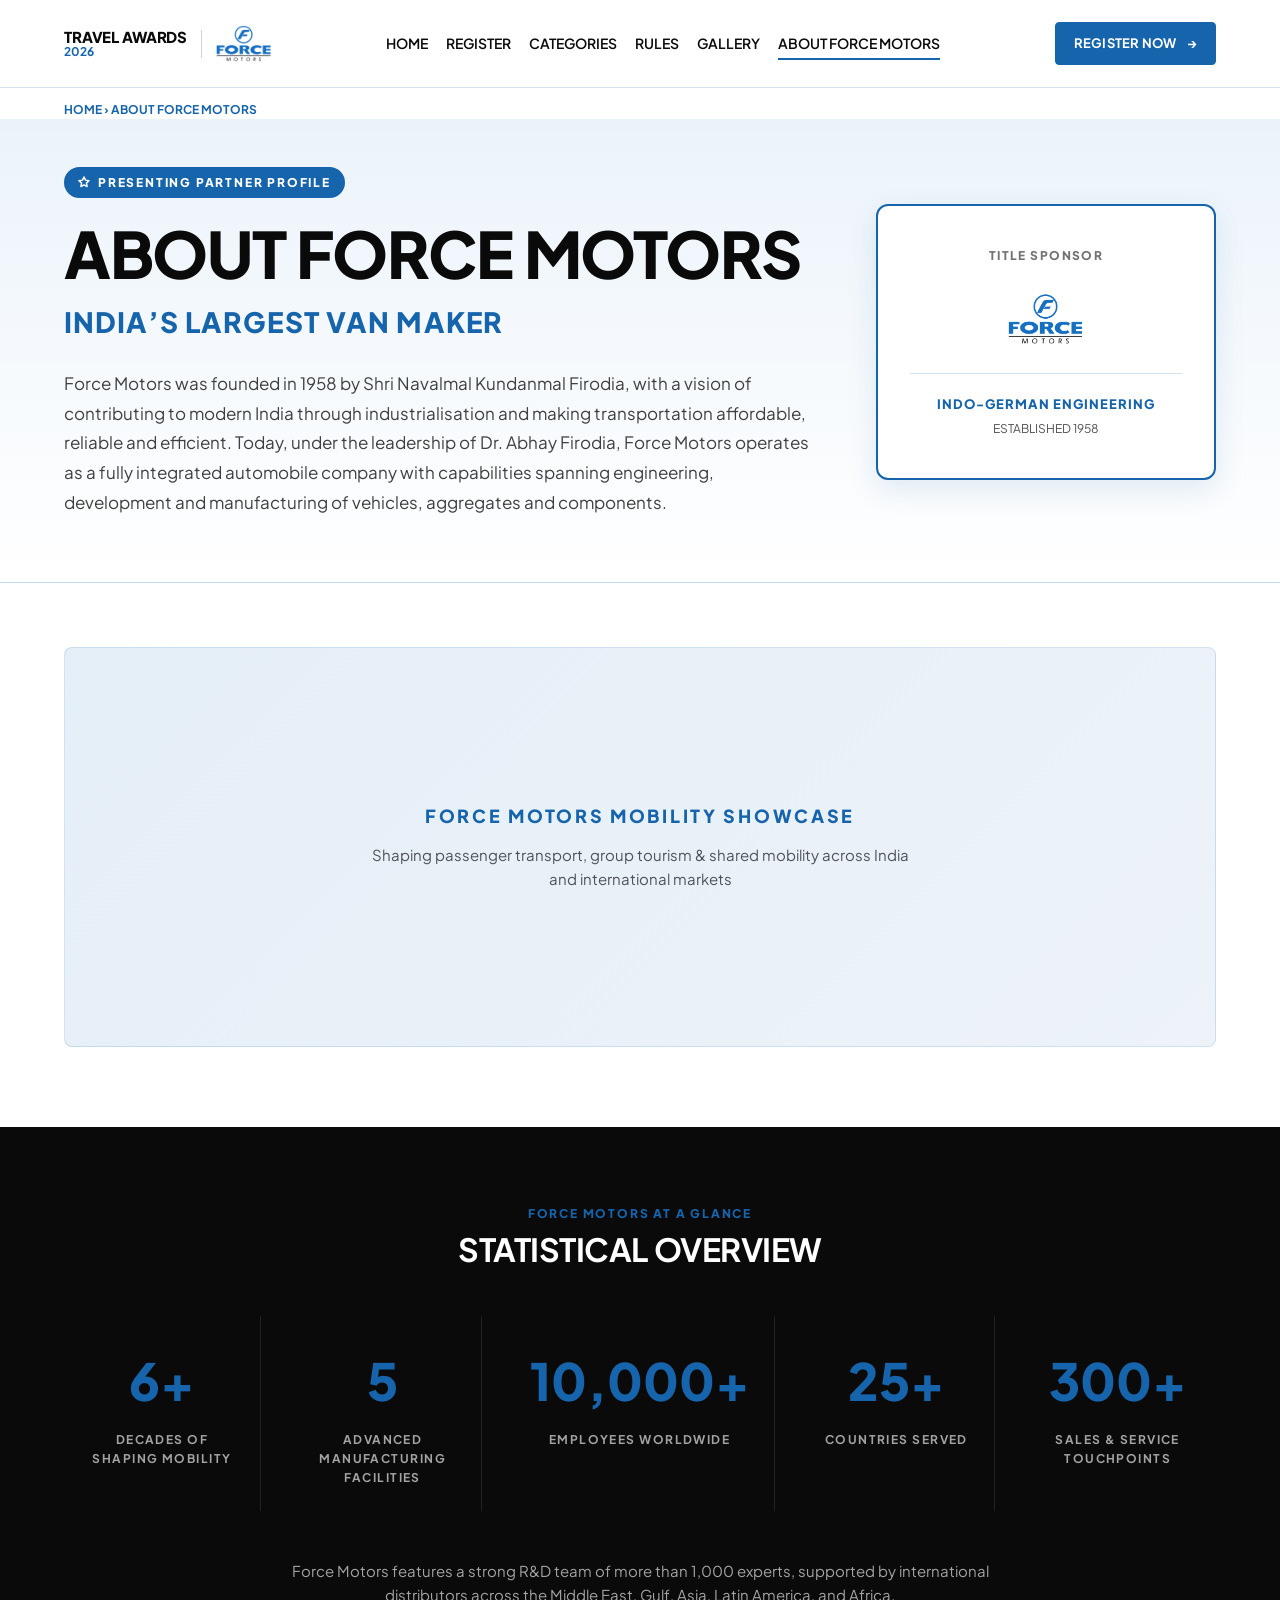
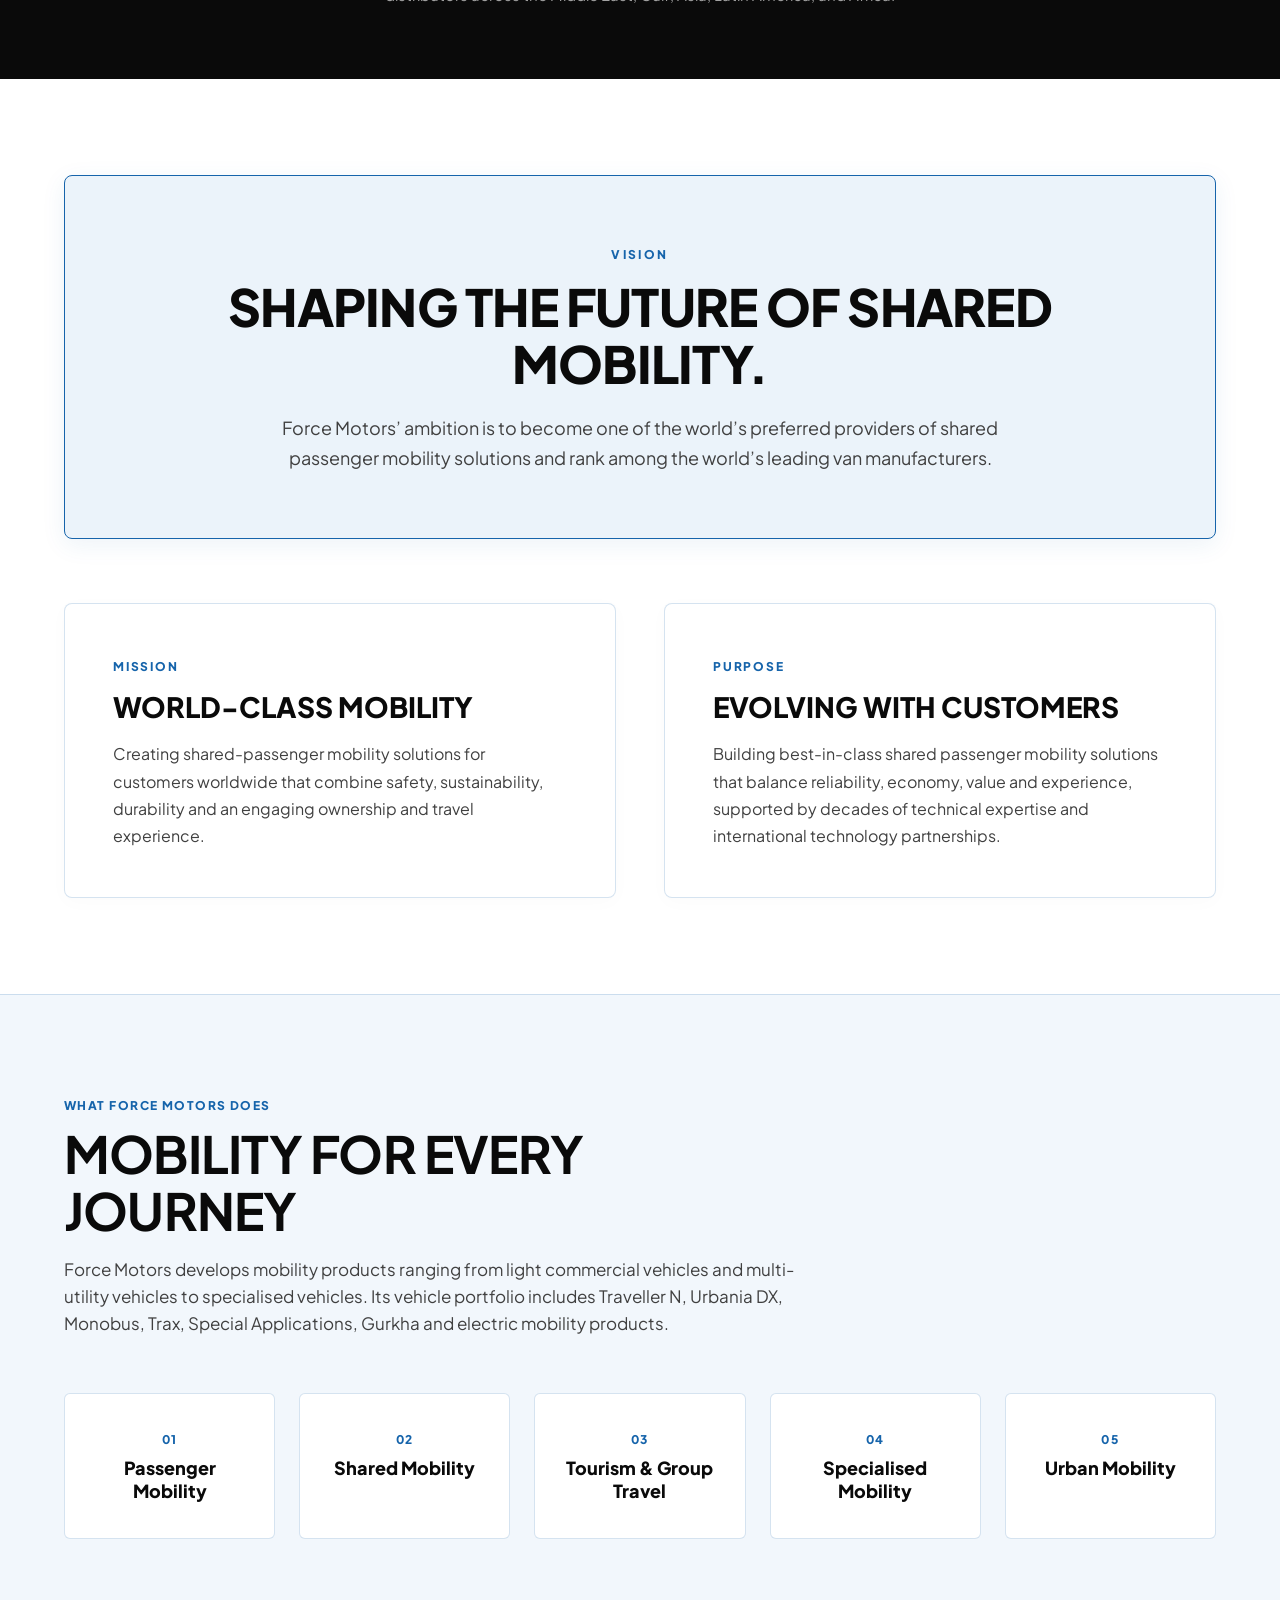
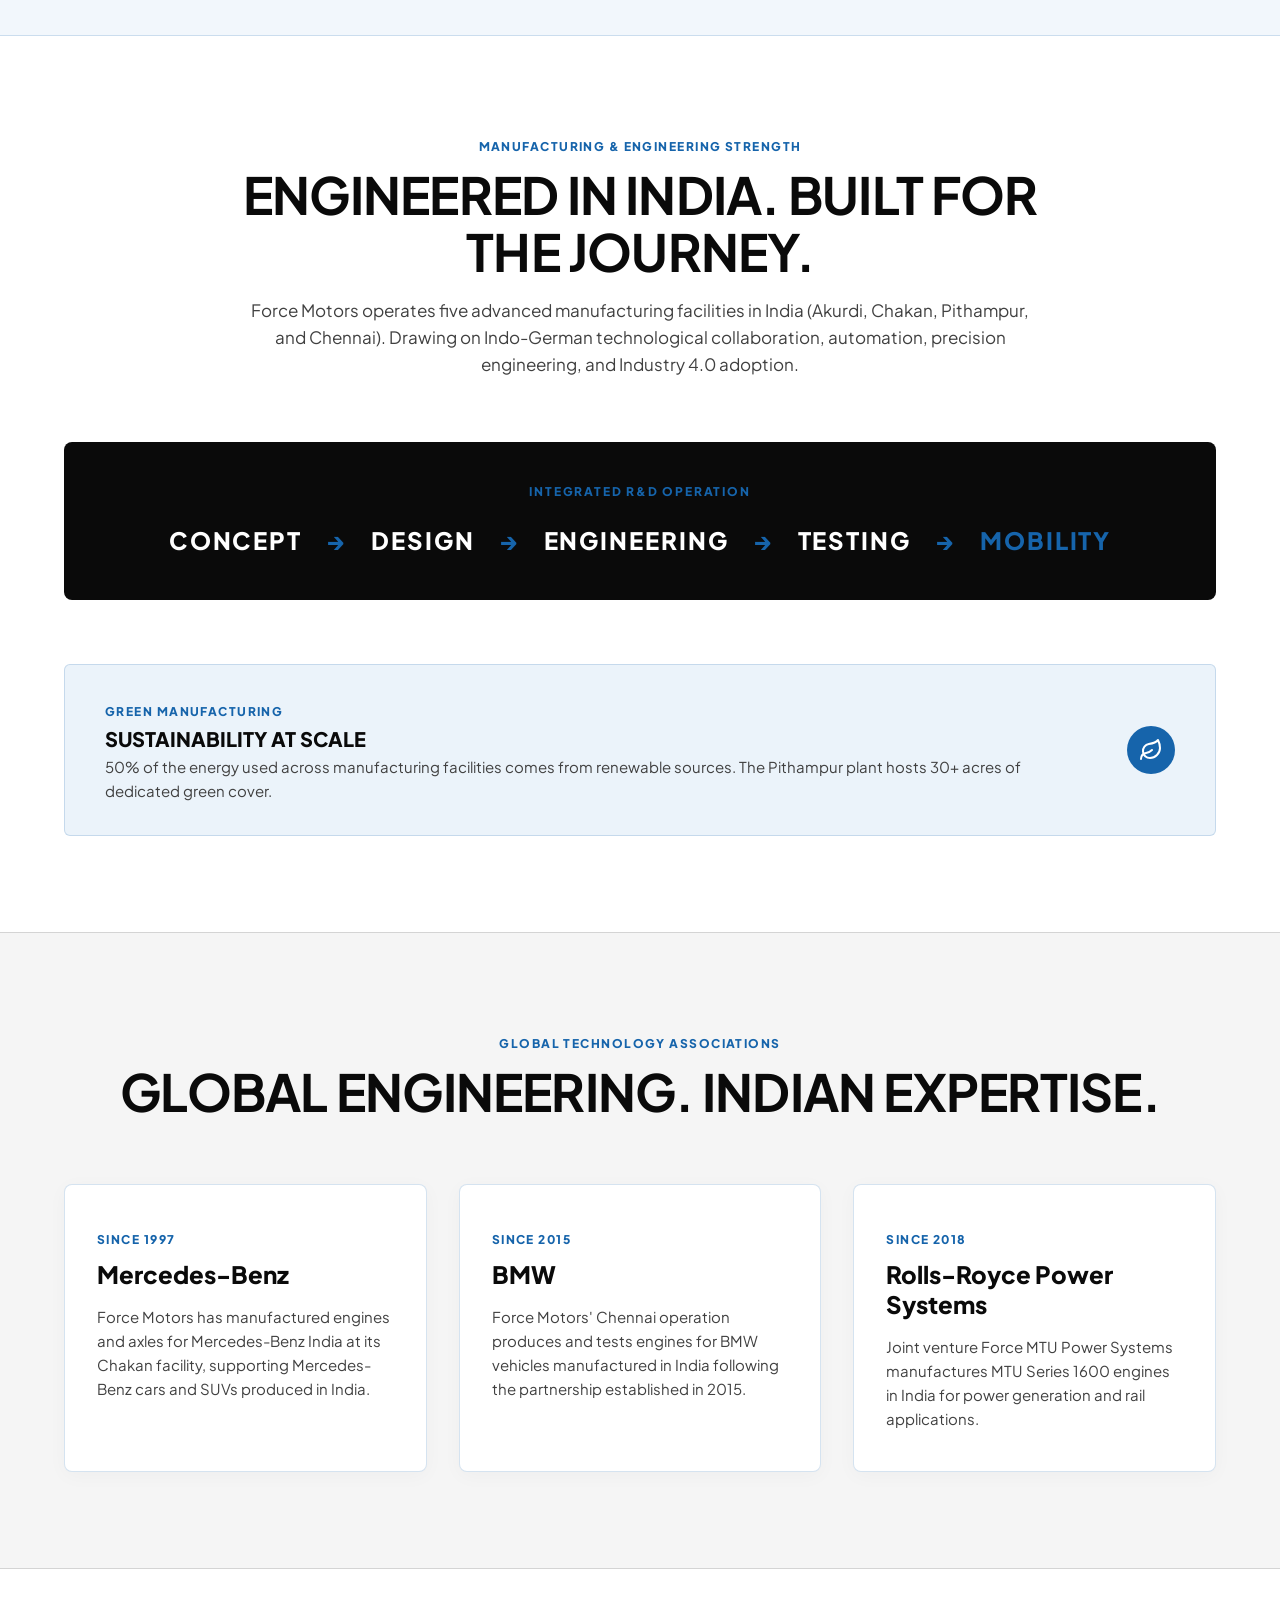
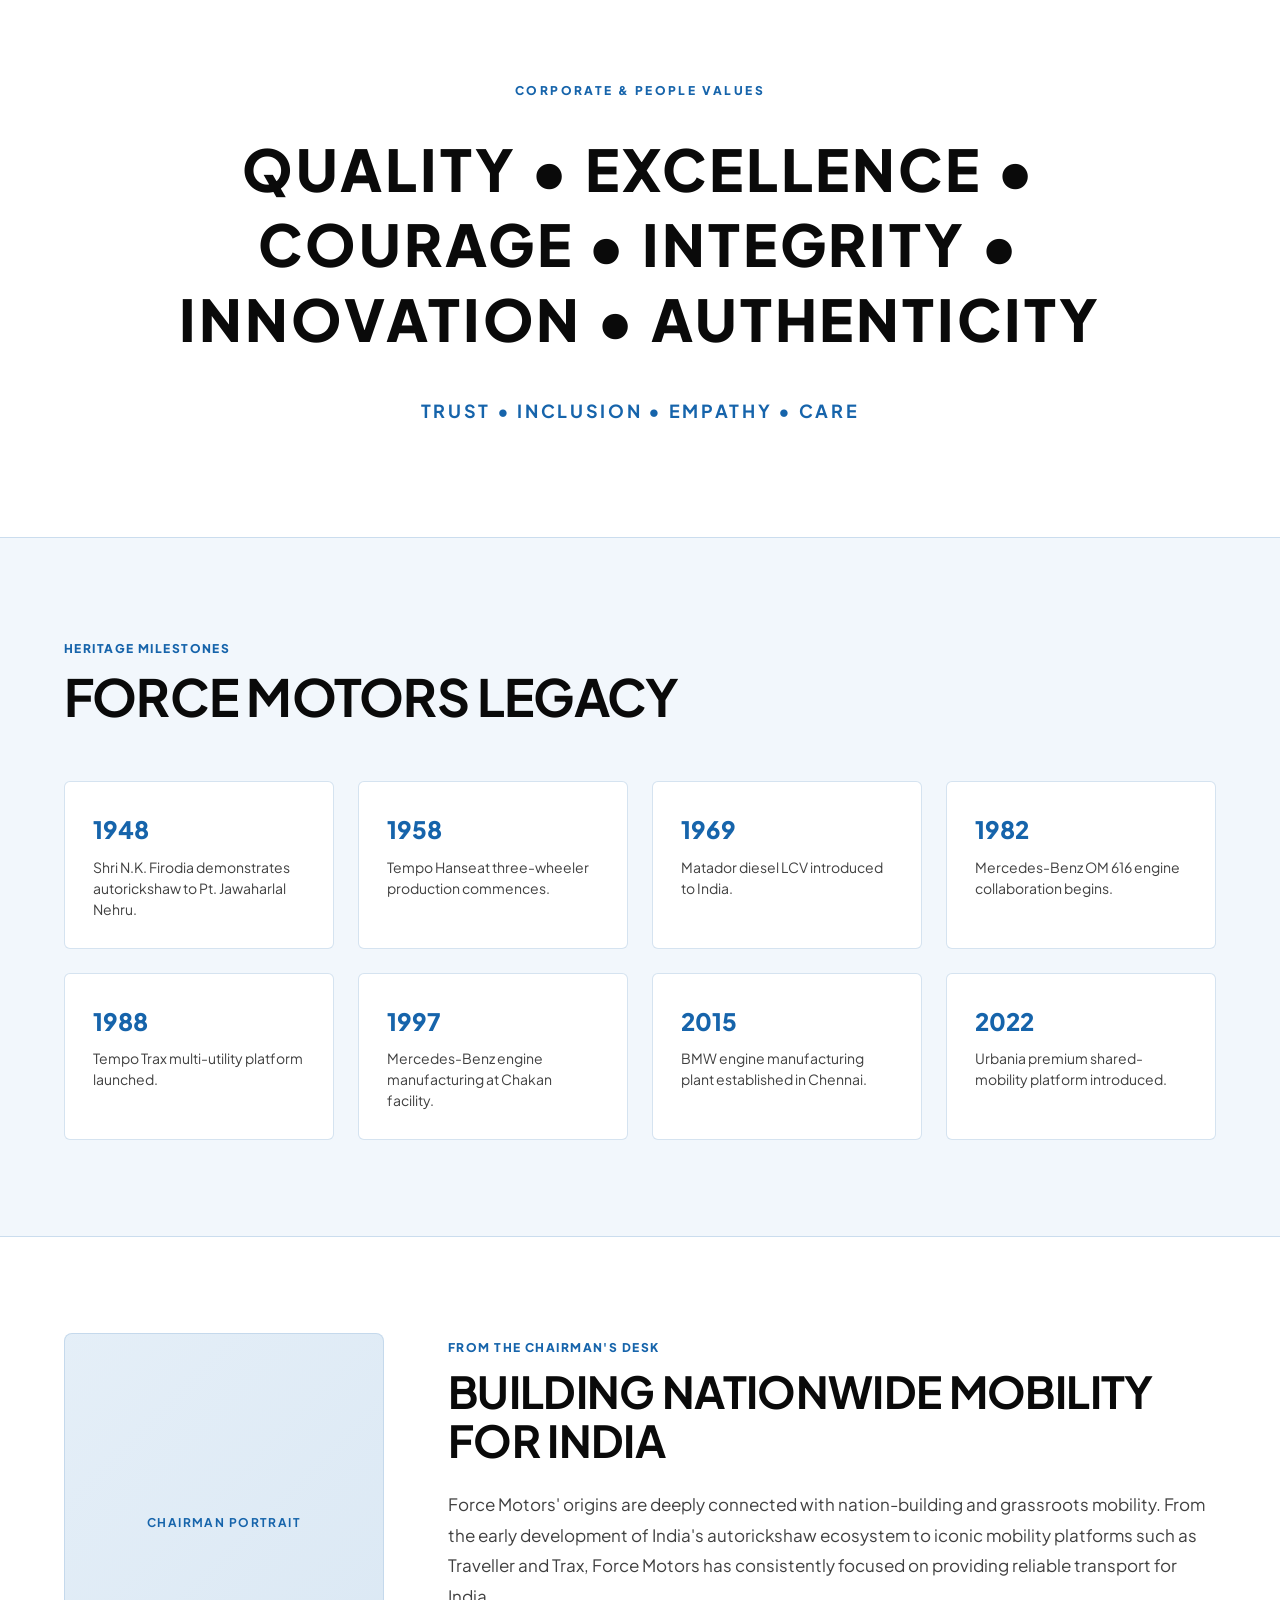
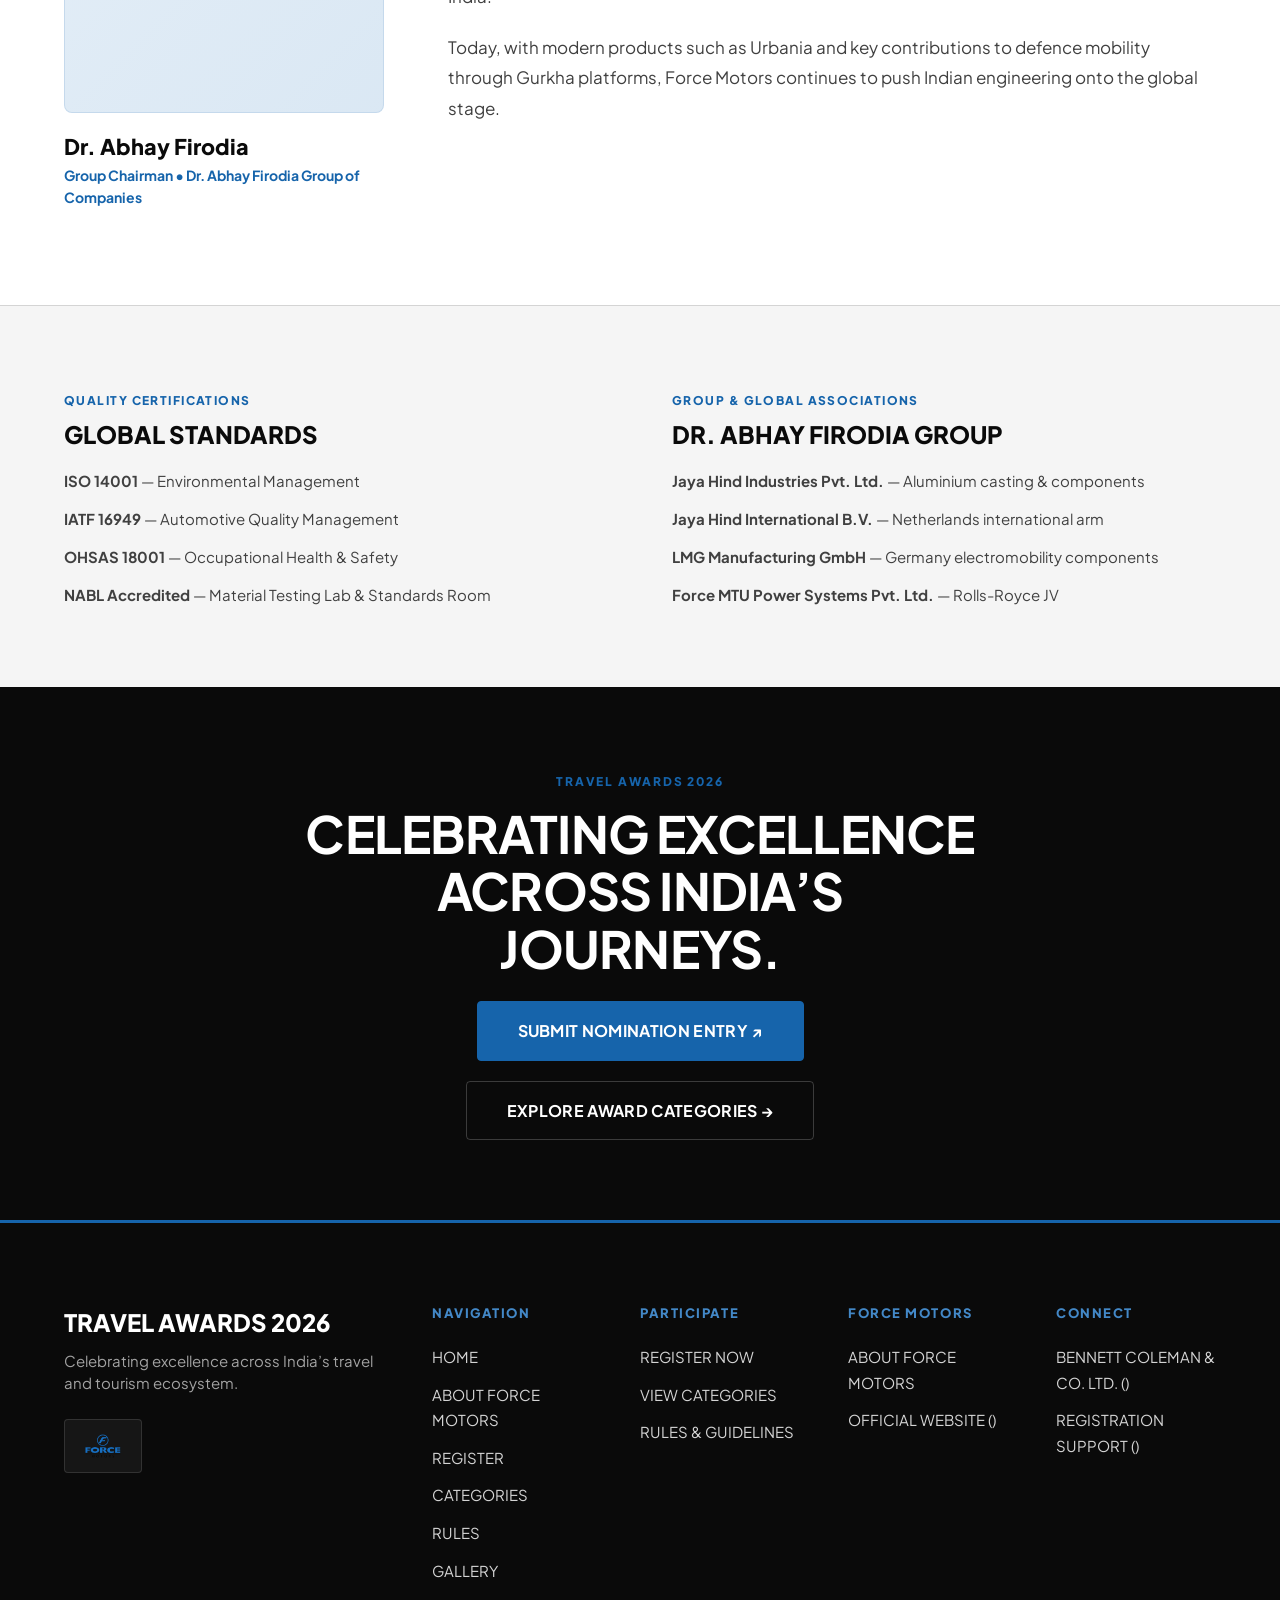
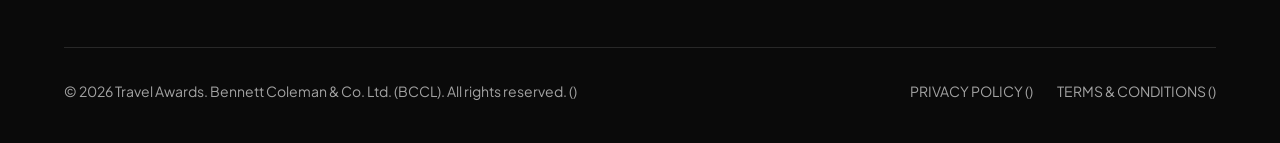
==== about.html @ 10a33969 "Complete Force Motors Travel Awards 2026 website update" ====
<!DOCTYPE html>
<html lang="en">
<head>
  <meta charset="UTF-8">
  <meta name="viewport" content="width=device-width, initial-scale=1.0">
  <title>About Force Motors | Travel Awards 2026</title>
  <meta name="description" content="Discover Force Motors - an Indian mobility pioneer focused on engineering, vehicle manufacturing, and transporting India forward.">
  
  <link rel="preconnect" href="https://fonts.googleapis.com">
  <link rel="preconnect" href="https://fonts.gstatic.com" crossorigin>
  <link href="https://fonts.googleapis.com/css2?family=Plus+Jakarta+Sans:wght@400;500;600;700;800&family=DM+Serif+Display:ital@0;1&display=swap" rel="stylesheet">
  
  <link rel="stylesheet" href="css/variables.css">
  <link rel="stylesheet" href="css/base.css">
  <link rel="stylesheet" href="css/components.css">
  <link rel="stylesheet" href="css/pages.css">
  <link rel="stylesheet" href="css/responsive.css">
</head>
<body>

  <!-- HEADER -->
  <header class="site-header">
    <div class="container header-container">
      <div class="header-brand-group">
        <a href="index.html" class="awards-logo-text">
          <span>TRAVEL AWARDS</span>
          <span class="year">2026</span>
        </a>
        <div class="brand-divider"></div>
        <div class="presented-by-logo">
          
          <img src="assets/force-motors-logo.png" alt="Force Motors Logo">
        </div>
      </div>

      <nav class="main-nav">
        <a href="index.html" class="nav-link">HOME</a>
        <a href="https://forms.gle/sW1JJXMcxDuPuCFt5" target="_blank" rel="noopener" class="nav-link">REGISTER</a>
        <a href="categories.html" class="nav-link">CATEGORIES</a>
        <a href="rules.html" class="nav-link">RULES</a>
        <a href="gallery.html" class="nav-link">GALLERY</a>
        <a href="about.html" class="nav-link active">ABOUT FORCE MOTORS</a>
      </nav>

      <div class="header-actions">
        <a href="https://forms.gle/sW1JJXMcxDuPuCFt5" target="_blank" rel="noopener" class="btn btn-primary">REGISTER NOW <span class="btn-arrow">→</span></a>
        <button class="mobile-nav-toggle" aria-label="Toggle menu"><span></span><span></span><span></span></button>
      </div>
    </div>
  </header>

  <main>
    <!-- BREADCRUMBS -->
    <div class="container" style="padding-top: calc(var(--header-height-desktop) + 0.75rem);">
      <nav aria-label="Breadcrumb" style="font-size: 0.75rem; font-weight: 700; color: var(--force-primary); text-transform: uppercase;">
        <a href="index.html">HOME</a> › <span>ABOUT FORCE MOTORS</span>
      </nav>
    </div>

    <!-- 1. HERO — ABOUT FORCE MOTORS -->
    <section class="award-intro-section" style="border-top: none; padding-top: 3rem; padding-bottom: 4rem; background: linear-gradient(180deg, var(--force-primary-tint) 0%, var(--force-white) 100%); border-bottom: 1px solid var(--force-border);">
      <div class="container">
        
        <div style="display: grid; grid-template-columns: 1fr 340px; gap: 4rem; align-items: center;">
          
          <div>
            <div style="display: inline-flex; align-items: center; gap: 0.5rem; background-color: var(--force-primary); color: var(--force-white); padding: 0.35rem 0.875rem; border-radius: 40px; margin-bottom: 1.25rem;">
              <svg width="12" height="12" viewBox="0 0 24 24" fill="none" stroke="currentColor" stroke-width="3" stroke-linecap="round" stroke-linejoin="round"><polygon points="12 2 15.09 8.26 22 9.27 17 14.14 18.18 21.02 12 17.77 5.82 21.02 7 14.14 2 9.27 8.91 8.26 12 2"></polygon></svg>
              <span class="micro-label" style="color: var(--force-white); font-weight: 800; letter-spacing: 0.15em;">PRESENTING PARTNER PROFILE</span>
            </div>
            
            <h1 style="font-size: clamp(2.5rem, 5vw, 4.25rem); color: var(--force-dark); font-weight: 800; line-height: 1.1; margin-bottom: 0.75rem;">
              ABOUT FORCE MOTORS
            </h1>
            
            <div style="font-size: clamp(1.25rem, 2.5vw, 1.75rem); font-weight: 800; color: var(--force-primary); letter-spacing: 0.04em; margin-bottom: 1.5rem; text-transform: uppercase;">
              INDIA’S LARGEST VAN MAKER
            </div>
            
            <p class="body-main" style="color: var(--force-gray-700); font-size: 1.0625rem; line-height: 1.75; max-width: 780px;">
              Force Motors was founded in 1958 by Shri Navalmal Kundanmal Firodia, with a vision of contributing to modern India through industrialisation and making transportation affordable, reliable and efficient. Today, under the leadership of Dr. Abhay Firodia, Force Motors operates as a fully integrated automobile company with capabilities spanning engineering, development and manufacturing of vehicles, aggregates and components.
            </p>
          </div>

          <!-- BRAND HERO CARD -->
          <div style="background-color: var(--force-white); border: 2px solid var(--force-primary); border-radius: 12px; padding: 2.5rem 2rem; text-align: center; box-shadow: 0 10px 30px rgba(22, 100, 171, 0.12);">
            <span class="micro-label" style="color: var(--force-gray-500); font-weight: 800; letter-spacing: 0.12em; display: block; margin-bottom: 1.5rem;">TITLE SPONSOR</span>
            <div style="height: 60px; display: flex; align-items: center; justify-content: center; margin-bottom: 1.5rem;">
              <img src="assets/force-motors-logo.png" alt="Force Motors" style="max-height: 52px; width: auto; object-fit: contain;">
            </div>
            <div style="padding-top: 1.25rem; border-top: 1px solid var(--force-border);">
              <span style="font-size: 0.8125rem; font-weight: 800; color: var(--force-primary); text-transform: uppercase; letter-spacing: 0.08em; display: block;">INDO-GERMAN ENGINEERING</span>
              <span style="font-size: 0.75rem; color: var(--force-gray-600); margin-top: 0.25rem; display: block;">ESTABLISHED 1958</span>
            </div>
          </div>

        </div>

      </div>
    </section>

    <!-- LARGE MOBILITY SHOWCASE PLACEHOLDER -->
    <div class="container" style="margin-block: 4rem 5rem;">
      <div class="blank-image-placeholder" style="min-height: 400px; border-radius: 8px; border: 1px solid var(--force-border); background: linear-gradient(135deg, var(--force-primary-tint) 0%, var(--force-white) 100%); display: flex; flex-direction: column; justify-content: center; align-items: center; gap: 0.75rem; text-align: center; padding: 2rem;">
        <span class="micro-label" style="color: var(--force-primary); font-weight: 800; font-size: 1.125rem; letter-spacing: 0.15em;">FORCE MOTORS MOBILITY SHOWCASE</span>
        <span class="small-text" style="color: var(--force-gray-600); max-width: 540px; font-size: 0.9375rem; line-height: 1.6;">
          Shaping passenger transport, group tourism & shared mobility across India and international markets
        </span>
      </div>
    </div>

    <!-- 2. FORCE MOTORS AT A GLANCE — ANIMATED STATISTICAL STRIP -->
    <section style="padding-block: 4.5rem; background-color: var(--force-dark); color: var(--force-white);">
      <div class="container">
        <div style="text-align: center; margin-bottom: 3rem;">
          <span class="micro-label" style="color: var(--force-primary); font-weight: 800; letter-spacing: 0.15em;">FORCE MOTORS AT A GLANCE</span>
          <h2 style="color: var(--force-white); font-size: 2rem; margin-top: 0.5rem;">STATISTICAL OVERVIEW</h2>
        </div>

        <div style="display: grid; grid-template-columns: repeat(5, 1fr); gap: 1.5rem; text-align: center;">
          <div style="padding: 1.5rem; border-right: 1px solid rgba(255,255,255,0.1);">
            <span style="font-size: clamp(2.5rem, 4vw, 3.5rem); font-weight: 800; color: var(--force-primary); display: block;">6+</span>
            <span class="micro-label" style="color: var(--force-gray-400); font-size: 0.75rem; margin-top: 0.5rem; display: block;">DECADES OF SHAPING MOBILITY</span>
          </div>

          <div style="padding: 1.5rem; border-right: 1px solid rgba(255,255,255,0.1);">
            <span style="font-size: clamp(2.5rem, 4vw, 3.5rem); font-weight: 800; color: var(--force-primary); display: block;">5</span>
            <span class="micro-label" style="color: var(--force-gray-400); font-size: 0.75rem; margin-top: 0.5rem; display: block;">ADVANCED MANUFACTURING FACILITIES</span>
          </div>

          <div style="padding: 1.5rem; border-right: 1px solid rgba(255,255,255,0.1);">
            <span style="font-size: clamp(2.5rem, 4vw, 3.5rem); font-weight: 800; color: var(--force-primary); display: block;">10,000+</span>
            <span class="micro-label" style="color: var(--force-gray-400); font-size: 0.75rem; margin-top: 0.5rem; display: block;">EMPLOYEES WORLDWIDE</span>
          </div>

          <div style="padding: 1.5rem; border-right: 1px solid rgba(255,255,255,0.1);">
            <span style="font-size: clamp(2.5rem, 4vw, 3.5rem); font-weight: 800; color: var(--force-primary); display: block;">25+</span>
            <span class="micro-label" style="color: var(--force-gray-400); font-size: 0.75rem; margin-top: 0.5rem; display: block;">COUNTRIES SERVED</span>
          </div>

          <div style="padding: 1.5rem;">
            <span style="font-size: clamp(2.5rem, 4vw, 3.5rem); font-weight: 800; color: var(--force-primary); display: block;">300+</span>
            <span class="micro-label" style="color: var(--force-gray-400); font-size: 0.75rem; margin-top: 0.5rem; display: block;">SALES & SERVICE TOUCHPOINTS</span>
          </div>
        </div>

        <p style="text-align: center; font-size: 0.9375rem; color: var(--force-gray-400); max-width: 780px; margin-inline: auto; margin-top: 3rem; line-height: 1.6;">
          Force Motors features a strong R&D team of more than 1,000 experts, supported by international distributors across the Middle East, Gulf, Asia, Latin America, and Africa.
        </p>
      </div>
    </section>

    <!-- 3. VISION, MISSION & PURPOSE -->
    <section style="padding-block: 6rem; background-color: var(--force-white);">
      <div class="container">
        
        <!-- LARGE STANDALONE VISION HERO -->
        <div style="background-color: var(--force-primary-tint); padding: 4rem 3rem; border-radius: 8px; border: 1px solid var(--force-primary); text-align: center; margin-bottom: 4rem; box-shadow: 0 6px 25px rgba(22, 100, 171, 0.08);">
          <span class="micro-label" style="color: var(--force-primary); font-weight: 800; letter-spacing: 0.2em;">VISION</span>
          <h2 style="font-size: clamp(2rem, 4vw, 3.25rem); font-weight: 800; color: var(--force-dark); margin-block: 0.75rem 1.25rem;">
            SHAPING THE FUTURE OF SHARED MOBILITY.
          </h2>
          <p style="font-size: 1.125rem; color: var(--force-gray-700); max-width: 760px; margin-inline: auto; line-height: 1.7;">
            Force Motors’ ambition is to become one of the world’s preferred providers of shared passenger mobility solutions and rank among the world’s leading van manufacturers.
          </p>
        </div>

        <!-- MISSION & PURPOSE OPPOSITE GRID -->
        <div style="display: grid; grid-template-columns: 1fr 1fr; gap: 3rem;">
          
          <div style="border: 1px solid var(--force-border); border-radius: 8px; padding: 3rem; background-color: var(--force-white); box-shadow: 0 4px 20px rgba(0,0,0,0.02);">
            <span class="micro-label" style="color: var(--force-primary); font-weight: 800; letter-spacing: 0.15em;">MISSION</span>
            <h3 style="font-size: 1.75rem; font-weight: 800; color: var(--force-dark); margin-block: 0.75rem 1rem;">WORLD-CLASS MOBILITY</h3>
            <p style="font-size: 1rem; color: var(--force-gray-700); line-height: 1.7;">
              Creating shared-passenger mobility solutions for customers worldwide that combine safety, sustainability, durability and an engaging ownership and travel experience.
            </p>
          </div>

          <div style="border: 1px solid var(--force-border); border-radius: 8px; padding: 3rem; background-color: var(--force-white); box-shadow: 0 4px 20px rgba(0,0,0,0.02);">
            <span class="micro-label" style="color: var(--force-primary); font-weight: 800; letter-spacing: 0.15em;">PURPOSE</span>
            <h3 style="font-size: 1.75rem; font-weight: 800; color: var(--force-dark); margin-block: 0.75rem 1rem;">EVOLVING WITH CUSTOMERS</h3>
            <p style="font-size: 1rem; color: var(--force-gray-700); line-height: 1.7;">
              Building best-in-class shared passenger mobility solutions that balance reliability, economy, value and experience, supported by decades of technical expertise and international technology partnerships.
            </p>
          </div>

        </div>

      </div>
    </section>

    <!-- 4. WHAT FORCE MOTORS DOES & MOBILITY PORTFOLIO -->
    <section style="padding-block: 6rem; background-color: var(--force-primary-subtle); border-block: 1px solid var(--force-border);">
      <div class="container">
        <div style="max-width: 760px; margin-bottom: 3.5rem;">
          <span class="micro-label" style="color: var(--force-primary); font-weight: 800;">WHAT FORCE MOTORS DOES</span>
          <h2 style="font-size: clamp(2rem, 4vw, 3.25rem); color: var(--force-dark); margin-top: 0.5rem;">MOBILITY FOR EVERY JOURNEY</h2>
          <p style="font-size: 1.0625rem; color: var(--force-gray-700); margin-top: 1rem; line-height: 1.6;">
            Force Motors develops mobility products ranging from light commercial vehicles and multi-utility vehicles to specialised vehicles. Its vehicle portfolio includes Traveller N, Urbania DX, Monobus, Trax, Special Applications, Gurkha and electric mobility products.
          </p>
        </div>

        <div style="display: grid; grid-template-columns: repeat(5, 1fr); gap: 1.5rem;">
          <div style="background-color: var(--force-white); padding: 2.25rem 1.5rem; border-radius: 6px; border: 1px solid var(--force-border); text-align: center;">
            <span class="micro-label" style="color: var(--force-primary); font-weight: 800; display: block; margin-bottom: 0.5rem;">01</span>
            <h3 style="font-size: 1.125rem; font-weight: 800; color: var(--force-dark);">Passenger Mobility</h3>
          </div>
          <div style="background-color: var(--force-white); padding: 2.25rem 1.5rem; border-radius: 6px; border: 1px solid var(--force-border); text-align: center;">
            <span class="micro-label" style="color: var(--force-primary); font-weight: 800; display: block; margin-bottom: 0.5rem;">02</span>
            <h3 style="font-size: 1.125rem; font-weight: 800; color: var(--force-dark);">Shared Mobility</h3>
          </div>
          <div style="background-color: var(--force-white); padding: 2.25rem 1.5rem; border-radius: 6px; border: 1px solid var(--force-border); text-align: center;">
            <span class="micro-label" style="color: var(--force-primary); font-weight: 800; display: block; margin-bottom: 0.5rem;">03</span>
            <h3 style="font-size: 1.125rem; font-weight: 800; color: var(--force-dark);">Tourism & Group Travel</h3>
          </div>
          <div style="background-color: var(--force-white); padding: 2.25rem 1.5rem; border-radius: 6px; border: 1px solid var(--force-border); text-align: center;">
            <span class="micro-label" style="color: var(--force-primary); font-weight: 800; display: block; margin-bottom: 0.5rem;">04</span>
            <h3 style="font-size: 1.125rem; font-weight: 800; color: var(--force-dark);">Specialised Mobility</h3>
          </div>
          <div style="background-color: var(--force-white); padding: 2.25rem 1.5rem; border-radius: 6px; border: 1px solid var(--force-border); text-align: center;">
            <span class="micro-label" style="color: var(--force-primary); font-weight: 800; display: block; margin-bottom: 0.5rem;">05</span>
            <h3 style="font-size: 1.125rem; font-weight: 800; color: var(--force-dark);">Urban Mobility</h3>
          </div>
        </div>
      </div>
    </section>

    <!-- 5. MANUFACTURING & R&D -->
    <section style="padding-block: 6rem; background-color: var(--force-white);">
      <div class="container">
        <div style="text-align: center; max-width: 800px; margin-inline: auto; margin-bottom: 4rem;">
          <span class="micro-label" style="color: var(--force-primary); font-weight: 800;">MANUFACTURING & ENGINEERING STRENGTH</span>
          <h2 style="font-size: clamp(2.25rem, 4vw, 3.5rem); color: var(--force-dark); margin-block: 0.5rem 1rem;">
            ENGINEERED IN INDIA. BUILT FOR THE JOURNEY.
          </h2>
          <p style="font-size: 1.0625rem; color: var(--force-gray-700); line-height: 1.6;">
            Force Motors operates five advanced manufacturing facilities in India (Akurdi, Chakan, Pithampur, and Chennai). Drawing on Indo-German technological collaboration, automation, precision engineering, and Industry 4.0 adoption.
          </p>
        </div>

        <!-- R&D PROCESS STRIP -->
        <div style="background-color: var(--force-dark); color: var(--force-white); padding: 2.5rem 3rem; border-radius: 8px; text-align: center; margin-bottom: 4rem;">
          <span class="micro-label" style="color: var(--force-primary); font-weight: 800; letter-spacing: 0.15em; display: block; margin-bottom: 1.25rem;">INTEGRATED R&D OPERATION</span>
          <div style="display: flex; justify-content: center; align-items: center; gap: 1.5rem; flex-wrap: wrap; font-size: clamp(1rem, 2.5vw, 1.5rem); font-weight: 800; letter-spacing: 0.08em; color: var(--force-white);">
            <span>CONCEPT</span>
            <span style="color: var(--force-primary);">→</span>
            <span>DESIGN</span>
            <span style="color: var(--force-primary);">→</span>
            <span>ENGINEERING</span>
            <span style="color: var(--force-primary);">→</span>
            <span>TESTING</span>
            <span style="color: var(--force-primary);">→</span>
            <span style="color: var(--force-primary);">MOBILITY</span>
          </div>
        </div>

        <!-- GREEN MANUFACTURING MINI CARD -->
        <div style="background-color: var(--force-primary-tint); padding: 2rem 2.5rem; border-radius: 6px; border: 1px solid var(--force-border); display: flex; align-items: center; justify-content: space-between; gap: 2rem;">
          <div>
            <span class="micro-label" style="color: var(--force-primary); font-weight: 800;">GREEN MANUFACTURING</span>
            <h3 style="font-size: 1.25rem; font-weight: 800; color: var(--force-dark); margin-top: 0.25rem;">SUSTAINABILITY AT SCALE</h3>
            <p style="font-size: 0.9375rem; color: var(--force-gray-700); margin-top: 0.25rem;">
              50% of the energy used across manufacturing facilities comes from renewable sources. The Pithampur plant hosts 30+ acres of dedicated green cover.
            </p>
          </div>
          <div style="width: 48px; height: 48px; border-radius: 50%; background-color: var(--force-primary); color: var(--force-white); display: flex; align-items: center; justify-content: center; flex-shrink: 0;">
            <svg width="24" height="24" viewBox="0 0 24 24" fill="none" stroke="currentColor" stroke-width="2" stroke-linecap="round" stroke-linejoin="round"><path d="M11 20A7 7 0 0 1 9.8 6.1C15.5 5 17 4.48 19 2c1 2 2 4.18 2 8 0 5.5-4.78 10-10 10Z"></path><path d="M2 21c0-3 1.85-5.36 5.08-6C9.5 14.52 12 13 13 12"></path></svg>
          </div>
        </div>
      </div>
    </section>

    <!-- 6. GLOBAL TECHNOLOGY ASSOCIATIONS -->
    <section style="padding-block: 6rem; background-color: var(--force-gray-100); border-block: 1px solid var(--force-gray-300);">
      <div class="container">
        <div style="text-align: center; margin-bottom: 4rem;">
          <span class="micro-label" style="color: var(--force-primary); font-weight: 800;">GLOBAL TECHNOLOGY ASSOCIATIONS</span>
          <h2 style="font-size: clamp(2.25rem, 4vw, 3.5rem); color: var(--force-dark); margin-top: 0.5rem;">
            GLOBAL ENGINEERING. INDIAN EXPERTISE.
          </h2>
        </div>

        <div style="display: grid; grid-template-columns: repeat(3, 1fr); gap: 2rem;">
          
          <div style="background-color: var(--force-white); padding: 2.5rem 2rem; border-radius: 8px; border: 1px solid var(--force-border); box-shadow: 0 4px 20px rgba(0,0,0,0.03);">
            <span class="micro-label" style="color: var(--force-primary); font-weight: 800;">SINCE 1997</span>
            <h3 style="font-size: 1.5rem; font-weight: 800; color: var(--force-dark); margin-block: 0.5rem 1rem;">Mercedes-Benz</h3>
            <p style="font-size: 0.9375rem; color: var(--force-gray-700); line-height: 1.6;">
              Force Motors has manufactured engines and axles for Mercedes-Benz India at its Chakan facility, supporting Mercedes-Benz cars and SUVs produced in India.
            </p>
          </div>

          <div style="background-color: var(--force-white); padding: 2.5rem 2rem; border-radius: 8px; border: 1px solid var(--force-border); box-shadow: 0 4px 20px rgba(0,0,0,0.03);">
            <span class="micro-label" style="color: var(--force-primary); font-weight: 800;">SINCE 2015</span>
            <h3 style="font-size: 1.5rem; font-weight: 800; color: var(--force-dark); margin-block: 0.5rem 1rem;">BMW</h3>
            <p style="font-size: 0.9375rem; color: var(--force-gray-700); line-height: 1.6;">
              Force Motors' Chennai operation produces and tests engines for BMW vehicles manufactured in India following the partnership established in 2015.
            </p>
          </div>

          <div style="background-color: var(--force-white); padding: 2.5rem 2rem; border-radius: 8px; border: 1px solid var(--force-border); box-shadow: 0 4px 20px rgba(0,0,0,0.03);">
            <span class="micro-label" style="color: var(--force-primary); font-weight: 800;">SINCE 2018</span>
            <h3 style="font-size: 1.5rem; font-weight: 800; color: var(--force-dark); margin-block: 0.5rem 1rem;">Rolls-Royce Power Systems</h3>
            <p style="font-size: 0.9375rem; color: var(--force-gray-700); line-height: 1.6;">
              Joint venture Force MTU Power Systems manufactures MTU Series 1600 engines in India for power generation and rail applications.
            </p>
          </div>

        </div>
      </div>
    </section>

    <!-- 7. FORCE MOTORS VALUES — TYPOGRAPHIC COMPOSITION -->
    <section style="padding-block: 7rem; background-color: var(--force-white); text-align: center;">
      <div class="container">
        <span class="micro-label" style="color: var(--force-primary); font-weight: 800; letter-spacing: 0.2em; display: block; margin-bottom: 2rem;">CORPORATE & PEOPLE VALUES</span>
        
        <div style="font-size: clamp(2rem, 4.5vw, 3.75rem); font-weight: 800; color: var(--force-dark); line-height: 1.3; letter-spacing: 0.05em; margin-bottom: 2.5rem; max-width: 1000px; margin-inline: auto;">
          QUALITY • EXCELLENCE • COURAGE • INTEGRITY • INNOVATION • AUTHENTICITY
        </div>

        <div style="font-size: 1.125rem; font-weight: 700; color: var(--force-primary); letter-spacing: 0.15em; text-transform: uppercase;">
          TRUST • INCLUSION • EMPATHY • CARE
        </div>
      </div>
    </section>

    <!-- 8. LEGACY TIMELINE — HORIZONTAL INTERACTIVE COMPOSITION -->
    <section style="padding-block: 6rem; background-color: var(--force-primary-subtle); border-block: 1px solid var(--force-border);">
      <div class="container">
        <div style="margin-bottom: 3.5rem;">
          <span class="micro-label" style="color: var(--force-primary); font-weight: 800;">HERITAGE MILESTONES</span>
          <h2 style="font-size: clamp(2rem, 4vw, 3.25rem); color: var(--force-dark); margin-top: 0.5rem;">FORCE MOTORS LEGACY</h2>
        </div>

        <div style="display: grid; grid-template-columns: repeat(4, 1fr); gap: 1.5rem;">
          <div style="background-color: var(--force-white); padding: 1.75rem; border-radius: 6px; border: 1px solid var(--force-border);">
            <span style="font-size: 1.5rem; font-weight: 800; color: var(--force-primary);">1948</span>
            <p style="font-size: 0.875rem; color: var(--force-gray-700); margin-top: 0.5rem; line-height: 1.5;">Shri N.K. Firodia demonstrates autorickshaw to Pt. Jawaharlal Nehru.</p>
          </div>
          <div style="background-color: var(--force-white); padding: 1.75rem; border-radius: 6px; border: 1px solid var(--force-border);">
            <span style="font-size: 1.5rem; font-weight: 800; color: var(--force-primary);">1958</span>
            <p style="font-size: 0.875rem; color: var(--force-gray-700); margin-top: 0.5rem; line-height: 1.5;">Tempo Hanseat three-wheeler production commences.</p>
          </div>
          <div style="background-color: var(--force-white); padding: 1.75rem; border-radius: 6px; border: 1px solid var(--force-border);">
            <span style="font-size: 1.5rem; font-weight: 800; color: var(--force-primary);">1969</span>
            <p style="font-size: 0.875rem; color: var(--force-gray-700); margin-top: 0.5rem; line-height: 1.5;">Matador diesel LCV introduced to India.</p>
          </div>
          <div style="background-color: var(--force-white); padding: 1.75rem; border-radius: 6px; border: 1px solid var(--force-border);">
            <span style="font-size: 1.5rem; font-weight: 800; color: var(--force-primary);">1982</span>
            <p style="font-size: 0.875rem; color: var(--force-gray-700); margin-top: 0.5rem; line-height: 1.5;">Mercedes-Benz OM 616 engine collaboration begins.</p>
          </div>

          <div style="background-color: var(--force-white); padding: 1.75rem; border-radius: 6px; border: 1px solid var(--force-border);">
            <span style="font-size: 1.5rem; font-weight: 800; color: var(--force-primary);">1988</span>
            <p style="font-size: 0.875rem; color: var(--force-gray-700); margin-top: 0.5rem; line-height: 1.5;">Tempo Trax multi-utility platform launched.</p>
          </div>
          <div style="background-color: var(--force-white); padding: 1.75rem; border-radius: 6px; border: 1px solid var(--force-border);">
            <span style="font-size: 1.5rem; font-weight: 800; color: var(--force-primary);">1997</span>
            <p style="font-size: 0.875rem; color: var(--force-gray-700); margin-top: 0.5rem; line-height: 1.5;">Mercedes-Benz engine manufacturing at Chakan facility.</p>
          </div>
          <div style="background-color: var(--force-white); padding: 1.75rem; border-radius: 6px; border: 1px solid var(--force-border);">
            <span style="font-size: 1.5rem; font-weight: 800; color: var(--force-primary);">2015</span>
            <p style="font-size: 0.875rem; color: var(--force-gray-700); margin-top: 0.5rem; line-height: 1.5;">BMW engine manufacturing plant established in Chennai.</p>
          </div>
          <div style="background-color: var(--force-white); padding: 1.75rem; border-radius: 6px; border: 1px solid var(--force-border);">
            <span style="font-size: 1.5rem; font-weight: 800; color: var(--force-primary);">2022</span>
            <p style="font-size: 0.875rem; color: var(--force-gray-700); margin-top: 0.5rem; line-height: 1.5;">Urbania premium shared-mobility platform introduced.</p>
          </div>
        </div>
      </div>
    </section>

    <!-- 9. FROM THE CHAIRMAN'S DESK -->
    <section style="padding-block: 6rem; background-color: var(--force-white);">
      <div class="container">
        <div style="display: grid; grid-template-columns: 320px 1fr; gap: 4rem; align-items: flex-start;">
          
          <div>
            <div class="blank-image-placeholder" style="height: 380px; border-radius: 8px; border: 1px solid var(--force-border); margin-bottom: 1.25rem;">
              <span class="micro-label">CHAIRMAN PORTRAIT</span>
            </div>
            <h3 style="font-size: 1.35rem; font-weight: 800; color: var(--force-dark);">Dr. Abhay Firodia</h3>
            <p style="font-size: 0.875rem; color: var(--force-primary); font-weight: 700; margin-top: 0.25rem;">
              Group Chairman • Dr. Abhay Firodia Group of Companies
            </p>
          </div>

          <div>
            <span class="micro-label" style="color: var(--force-primary); font-weight: 800;">FROM THE CHAIRMAN'S DESK</span>
            <h2 style="font-size: clamp(2rem, 3.5vw, 2.75rem); color: var(--force-dark); margin-block: 0.5rem 1.5rem;">
              BUILDING NATIONWIDE MOBILITY FOR INDIA
            </h2>
            <p class="body-main" style="color: var(--force-gray-700); font-size: 1.0625rem; line-height: 1.8; margin-bottom: 1.25rem;">
              Force Motors' origins are deeply connected with nation-building and grassroots mobility. From the early development of India's autorickshaw ecosystem to iconic mobility platforms such as Traveller and Trax, Force Motors has consistently focused on providing reliable transport for India.
            </p>
            <p class="body-main" style="color: var(--force-gray-700); font-size: 1.0625rem; line-height: 1.8;">
              Today, with modern products such as Urbania and key contributions to defence mobility through Gurkha platforms, Force Motors continues to push Indian engineering onto the global stage.
            </p>
          </div>

        </div>
      </div>
    </section>

    <!-- 10. QUALITY CERTIFICATIONS & GROUP COMPANIES -->
    <section style="padding-block: 5rem; background-color: var(--force-gray-100); border-top: 1px solid var(--force-gray-300);">
      <div class="container">
        <div style="display: grid; grid-template-columns: 1fr 1fr; gap: 4rem;">
          
          <div>
            <span class="micro-label" style="color: var(--force-primary); font-weight: 800;">QUALITY CERTIFICATIONS</span>
            <h3 style="font-size: 1.5rem; font-weight: 800; color: var(--force-dark); margin-block: 0.5rem 1.25rem;">GLOBAL STANDARDS</h3>
            <ul style="list-style: none; padding-left: 0; display: flex; flex-direction: column; gap: 0.875rem;">
              <li style="font-size: 0.9375rem; color: var(--force-gray-700);"><strong>ISO 14001</strong> — Environmental Management</li>
              <li style="font-size: 0.9375rem; color: var(--force-gray-700);"><strong>IATF 16949</strong> — Automotive Quality Management</li>
              <li style="font-size: 0.9375rem; color: var(--force-gray-700);"><strong>OHSAS 18001</strong> — Occupational Health & Safety</li>
              <li style="font-size: 0.9375rem; color: var(--force-gray-700);"><strong>NABL Accredited</strong> — Material Testing Lab & Standards Room</li>
            </ul>
          </div>

          <div>
            <span class="micro-label" style="color: var(--force-primary); font-weight: 800;">GROUP & GLOBAL ASSOCIATIONS</span>
            <h3 style="font-size: 1.5rem; font-weight: 800; color: var(--force-dark); margin-block: 0.5rem 1.25rem;">DR. ABHAY FIRODIA GROUP</h3>
            <ul style="list-style: none; padding-left: 0; display: flex; flex-direction: column; gap: 0.875rem;">
              <li style="font-size: 0.9375rem; color: var(--force-gray-700);"><strong>Jaya Hind Industries Pvt. Ltd.</strong> — Aluminium casting & components</li>
              <li style="font-size: 0.9375rem; color: var(--force-gray-700);"><strong>Jaya Hind International B.V.</strong> — Netherlands international arm</li>
              <li style="font-size: 0.9375rem; color: var(--force-gray-700);"><strong>LMG Manufacturing GmbH</strong> — Germany electromobility components</li>
              <li style="font-size: 0.9375rem; color: var(--force-gray-700);"><strong>Force MTU Power Systems Pvt. Ltd.</strong> — Rolls-Royce JV</li>
            </ul>
          </div>

        </div>
      </div>
    </section>

    <!-- 11. BOTTOM CTA — BACK TO TRAVEL AWARDS -->
    <section style="padding-block: 5rem; background-color: var(--force-dark); color: var(--force-white); text-align: center;">
      <div class="container" style="max-width: 800px;">
        <span class="micro-label" style="color: var(--force-primary); font-weight: 800; letter-spacing: 0.15em;">TRAVEL AWARDS 2026</span>
        <h2 style="font-size: clamp(2rem, 4vw, 3.25rem); color: var(--force-white); margin-block: 0.75rem 1.5rem;">
          CELEBRATING EXCELLENCE ACROSS INDIA’S JOURNEYS.
        </h2>
        <div style="display: flex; gap: 1.25rem; justify-content: center; flex-wrap: wrap;">
          <a href="https://forms.gle/sW1JJXMcxDuPuCFt5" target="_blank" rel="noopener" class="btn btn-primary" style="padding: 1rem 2.5rem; font-size: 1rem;">SUBMIT NOMINATION ENTRY ↗</a>
          <a href="categories.html" class="btn btn-secondary" style="padding: 1rem 2.5rem; font-size: 1rem; color: var(--force-white); border-color: rgba(255,255,255,0.2);">EXPLORE AWARD CATEGORIES →</a>
        </div>
      </div>
    </section>
  </main>

  <!-- GLOBAL FOOTER -->
  <footer class="site-footer">
    <div class="container">
      <div class="footer-grid">
        <div class="footer-brand-col">
          <div class="footer-logo-title">TRAVEL AWARDS 2026</div>
          <p class="footer-tagline">Celebrating excellence across India’s travel and tourism ecosystem.</p>
          <div class="footer-presented">
            
            <img src="assets/force-motors-logo.png" alt="Force Motors" style="height: 24px;">
          </div>
        </div>

        <div>
          <div class="footer-col-heading">NAVIGATION</div>
          <ul class="footer-links">
            <li><a href="index.html">HOME</a></li>
            <li><a href="about.html">ABOUT FORCE MOTORS</a></li>
            <li><a href="https://forms.gle/sW1JJXMcxDuPuCFt5" target="_blank" rel="noopener">REGISTER</a></li>
            <li><a href="categories.html">CATEGORIES</a></li>
            <li><a href="rules.html">RULES</a></li>
            <li><a href="gallery.html">GALLERY</a></li>
          </ul>
        </div>

        <div>
          <div class="footer-col-heading">PARTICIPATE</div>
          <ul class="footer-links">
            <li><a href="https://forms.gle/sW1JJXMcxDuPuCFt5" target="_blank" rel="noopener">REGISTER NOW</a></li>
            <li><a href="categories.html">VIEW CATEGORIES</a></li>
            <li><a href="rules.html">RULES & GUIDELINES</a></li>
          </ul>
        </div>

        <div>
          <div class="footer-col-heading">FORCE MOTORS</div>
          <ul class="footer-links">
            <li><a href="about.html">ABOUT FORCE MOTORS</a></li>
            <li><a href="https://www.forcemotors.com" target="_blank" rel="noopener">OFFICIAL WEBSITE ()</a></li>
          </ul>
        </div>

        <div>
          <div class="footer-col-heading">CONNECT</div>
          <ul class="footer-links">
            <li><a href="rules.html">BENNETT COLEMAN & CO. LTD. ()</a></li>
            <li><a href="https://forms.gle/sW1JJXMcxDuPuCFt5" target="_blank" rel="noopener">REGISTRATION SUPPORT ()</a></li>
          </ul>
        </div>
      </div>

      <div class="footer-bottom">
        <div>© 2026 Travel Awards. Bennett Coleman & Co. Ltd. (BCCL). All rights reserved. ()</div>
        <div class="footer-bottom-links">
          <a href="rules.html">PRIVACY POLICY ()</a>
          <a href="rules.html">TERMS & CONDITIONS ()</a>
        </div>
      </div>
    </div>
  </footer>

  <script src="js/config.js"></script>
  <script src="js/main.js"></script>
</body>
</html>
---- css/variables.css ----
/* ==========================================================================
   FORCE MOTORS - BRAND VARIABLES & SYSTEM TOKENS
   Source of Truth: Official Force Motors Logo
   Primary Blue: #1664ab / #1268b8
   Dark Neutral: #0a0a0a
   White: #ffffff
   ========================================================================== */

:root {
  /* Brand Primary Colors (Strictly derived from Force Motors logo) */
  --force-primary: #1664ab;
  --force-primary-dark: #0e4b83;
  --force-primary-deeper: #09335c;
  --force-primary-light: #4388c7;
  --force-primary-tint: #ebf3fa;
  --force-primary-subtle: #f2f7fc;

  /* Brand Neutral Colors */
  --force-dark: #0a0a0a;
  --force-dark-card: #141414;
  --force-dark-surface: #1e1e1e;
  --force-white: #ffffff;
  
  --force-gray-900: #121212;
  --force-gray-800: #262626;
  --force-gray-700: #404040;
  --force-gray-600: #525252;
  --force-gray-500: #737373;
  --force-gray-400: #a3a3a3;
  --force-gray-300: #d4d4d4;
  --force-gray-200: #e5e5e5;
  --force-gray-100: #f5f5f5;

  /* Structural Variables */
  --force-border: rgba(22, 100, 171, 0.18);
  --force-border-dark: rgba(255, 255, 255, 0.12);
  --force-muted: #666666;
  --force-muted-light: #999999;
  
  /* Typography Tokens */
  --font-primary: 'Plus Jakarta Sans', 'Inter', -apple-system, BlinkMacSystemFont, 'Segoe UI', Roboto, sans-serif;
  --font-serif: 'DM Serif Display', 'Cormorant Garamond', Georgia, serif;

  /* Spacing & Layout */
  --site-max-width: 1320px;
  --header-height-desktop: 88px;
  --header-height-scrolled: 72px;
  --header-height-mobile: 68px;

  /* Transitions */
  --transition-fast: 0.2s cubic-bezier(0.16, 1, 0.3, 1);
  --transition-smooth: 0.35s cubic-bezier(0.16, 1, 0.3, 1);
  --transition-slow: 0.6s cubic-bezier(0.16, 1, 0.3, 1);
}
---- css/base.css ----
/* ==========================================================================
   BASE & RESET STYLES
   ========================================================================== */

*, *::before, *::after {
  box-sizing: border-box;
  margin: 0;
  padding: 0;
}

html {
  font-size: 16px;
  scroll-behavior: smooth;
  -webkit-font-smoothing: antialiased;
  -moz-osx-font-smoothing: grayscale;
}

body {
  font-family: var(--font-primary);
  font-size: 1rem;
  line-height: 1.6;
  color: var(--force-dark);
  background-color: var(--force-white);
  overflow-x: hidden;
  display: flex;
  flex-direction: column;
  min-height: 100vh;
}

/* Typography Scale (Fluid clamp) */
h1, .h1 {
  font-family: var(--font-primary);
  font-size: clamp(2.875rem, 6vw, 6rem); /* 46px - 96px */
  font-weight: 800;
  line-height: 1.05;
  letter-spacing: -0.02em;
  text-transform: uppercase;
}

.h1-serif {
  font-family: var(--font-serif);
  font-weight: 400;
  text-transform: none;
  font-style: italic;
}

h2, .h2 {
  font-family: var(--font-primary);
  font-size: clamp(2.125rem, 4.5vw, 4rem); /* 34px - 64px */
  font-weight: 700;
  line-height: 1.12;
  letter-spacing: -0.015em;
}

h3, .h3 {
  font-family: var(--font-primary);
  font-size: clamp(1.5rem, 2.5vw, 2.25rem); /* 24px - 36px */
  font-weight: 700;
  line-height: 1.25;
}

h4, .h4 {
  font-size: clamp(1.25rem, 1.8vw, 1.5rem);
  font-weight: 600;
  line-height: 1.3;
}

p.body-large {
  font-size: clamp(1.125rem, 1.4vw, 1.375rem); /* 18px - 22px */
  line-height: 1.55;
  color: var(--force-gray-700);
}

p.body-main {
  font-size: clamp(1rem, 1.1vw, 1.125rem); /* 16px - 18px */
  line-height: 1.6;
  color: var(--force-gray-700);
}

.small-text {
  font-size: 0.875rem; /* 14px */
  line-height: 1.5;
}

.micro-label {
  font-size: 0.75rem; /* 12px */
  font-weight: 700;
  letter-spacing: 0.12em;
  text-transform: uppercase;
  color: var(--force-primary);
}

/* Base Links & Buttons */
a {
  color: inherit;
  text-decoration: none;
  transition: color var(--transition-fast);
}

button {
  font-family: inherit;
  cursor: pointer;
  border: none;
  background: none;
}

img, svg {
  max-width: 100%;
  height: auto;
  display: block;
}

/* Standard Layout Containers */
.container {
  width: 100%;
  max-width: var(--site-max-width);
  margin-inline: auto;
  padding-inline: 4rem; /* ~64px desktop */
}

@media (max-width: 991px) {
  .container {
    padding-inline: 2rem; /* 32px tablet */
  }
}

@media (max-width: 767px) {
  .container {
    padding-inline: 1.25rem; /* 20px mobile */
  }
}

/* Blank Image Placeholder per strict user request: DONOT CREATE IMAGES, KEEP SPACE BLANK */
.blank-image-placeholder {
  width: 100%;
  height: 100%;
  min-height: 260px;
  background-color: var(--force-primary-tint);
  border: 1px dashed var(--force-border);
  border-radius: 4px;
  display: flex;
  align-items: center;
  justify-content: center;
  position: relative;
  overflow: hidden;
}

.blank-image-placeholder::after {
  content: '';
  position: absolute;
  inset: 0;
  background: linear-gradient(135deg, rgba(22,100,171,0.03) 0%, rgba(22,100,171,0.08) 100%);
}

.blank-image-placeholder.dark-tint {
  background-color: var(--force-dark-card);
  border-color: var(--force-border-dark);
}

/* Accessibility Focus States */
:focus-visible {
  outline: 2px solid var(--force-primary);
  outline-offset: 4px;
}
---- css/components.css ----
/* ==========================================================================
   SHARED UI COMPONENTS (Header, Footer, Buttons, Cards, Route Line)
   ========================================================================== */

/* --------------------------------------------------------------------------
   1. GLOBAL HEADER & NAVIGATION
   -------------------------------------------------------------------------- */
.site-header {
  position: fixed;
  top: 0;
  left: 0;
  width: 100%;
  z-index: 1000;
  background-color: rgba(255, 255, 255, 0.95);
  backdrop-filter: blur(10px);
  -webkit-backdrop-filter: blur(10px);
  border-bottom: 1px solid var(--force-border);
  height: var(--header-height-desktop);
  transition: height var(--transition-smooth), background-color var(--transition-smooth), border-color var(--transition-smooth);
}

.site-header.scrolled {
  height: var(--header-height-scrolled);
  box-shadow: 0 4px 20px rgba(0, 0, 0, 0.05);
}

.header-container {
  display: flex;
  align-items: center;
  justify-content: space-between;
  height: 100%;
}

.header-brand-group {
  display: flex;
  align-items: center;
  gap: 0.875rem;
  flex-shrink: 0;
}

.awards-logo-text {
  font-family: var(--font-primary);
  font-weight: 800;
  font-size: 0.9375rem;
  line-height: 1.1;
  letter-spacing: -0.01em;
  color: var(--force-dark);
  display: flex;
  flex-direction: column;
  white-space: nowrap;
}

.awards-logo-text span.year {
  color: var(--force-primary);
  font-size: 0.75rem;
  font-weight: 700;
}

.brand-divider {
  width: 1px;
  height: 28px;
  background-color: var(--force-gray-300);
  flex-shrink: 0;
}

.presented-by-logo {
  display: flex;
  align-items: center;
  gap: 0.5rem;
  flex-shrink: 0;
}

.presented-tag {
  font-size: 0.5625rem;
  font-weight: 800;
  letter-spacing: 0.08em;
  text-transform: uppercase;
  color: var(--force-gray-500);
  line-height: 1.1;
  white-space: nowrap;
}

.presented-by-logo img {
  height: 38px;
  width: auto;
  object-fit: contain;
}

.main-nav {
  display: flex;
  align-items: center;
  gap: 1.125rem;
  margin-inline: 0.75rem;
}

.nav-link {
  font-size: 0.875rem;
  font-weight: 600;
  color: var(--force-dark);
  position: relative;
  padding-block: 0.35rem;
  white-space: nowrap;
  text-align: center;
}

.nav-link::after {
  content: '';
  position: absolute;
  bottom: 0;
  left: 0;
  width: 0%;
  height: 2px;
  background-color: var(--force-primary);
  transition: width var(--transition-fast);
}

.nav-link:hover::after,
.nav-link.active::after {
  width: 100%;
}

.header-actions {
  display: flex;
  align-items: center;
  gap: 0.75rem;
  flex-shrink: 0;
}

.header-actions .btn {
  padding: 0.625rem 1.125rem;
  font-size: 0.8125rem;
}

.mobile-nav-toggle {
  display: none;
  width: 44px;
  height: 44px;
  align-items: center;
  justify-content: center;
  flex-direction: column;
  gap: 6px;
  border-radius: 4px;
}

.mobile-nav-toggle span {
  display: block;
  width: 24px;
  height: 2px;
  background-color: var(--force-dark);
  transition: transform var(--transition-fast), opacity var(--transition-fast);
}

.mobile-nav-toggle.open span:nth-child(1) {
  transform: translateY(8px) rotate(45deg);
}

.mobile-nav-toggle.open span:nth-child(2) {
  opacity: 0;
}

.mobile-nav-toggle.open span:nth-child(3) {
  transform: translateY(-8px) rotate(-45deg);
}

/* Mobile Drawer Overlay */
.mobile-nav-drawer {
  position: fixed;
  top: var(--header-height-mobile);
  left: 0;
  width: 100%;
  height: calc(100vh - var(--header-height-mobile));
  background-color: var(--force-white);
  z-index: 999;
  display: flex;
  flex-direction: column;
  padding: 2rem 1.5rem;
  transform: translateX(100%);
  transition: transform var(--transition-smooth);
  overflow-y: auto;
}

.mobile-nav-drawer.open {
  transform: translateX(0);
}

.mobile-nav-links {
  display: flex;
  flex-direction: column;
  gap: 1.5rem;
  margin-bottom: 2.5rem;
}

.mobile-nav-link {
  font-size: 1.5rem;
  font-weight: 700;
  color: var(--force-dark);
  border-bottom: 1px solid var(--force-gray-100);
  padding-bottom: 0.75rem;
}

.mobile-nav-footer {
  margin-top: auto;
  padding-top: 1.5rem;
  border-top: 1px solid var(--force-border);
}

/* Mobile Sticky Bottom CTA */
.mobile-sticky-cta {
  display: none;
  position: fixed;
  bottom: 0;
  left: 0;
  width: 100%;
  z-index: 990;
  padding: 0.875rem 1.25rem;
  background-color: var(--force-white);
  box-shadow: 0 -4px 16px rgba(0, 0, 0, 0.1);
  border-top: 1px solid var(--force-border);
}

/* --------------------------------------------------------------------------
   2. BUTTON SYSTEM
   -------------------------------------------------------------------------- */
.btn {
  display: inline-flex;
  align-items: center;
  justify-content: center;
  gap: 0.625rem;
  padding: 0.9375rem 1.75rem;
  font-size: 0.9375rem;
  font-weight: 700;
  letter-spacing: 0.02em;
  border-radius: 4px;
  transition: all var(--transition-fast);
  cursor: pointer;
  text-transform: uppercase;
  white-space: nowrap;
}

.btn-primary {
  background-color: var(--force-primary);
  color: var(--force-white);
  border: 1px solid var(--force-primary);
}

.btn-primary:hover {
  background-color: var(--force-primary-dark);
  border-color: var(--force-primary-dark);
}

.btn-primary .btn-arrow {
  transition: transform var(--transition-fast);
}

.btn-primary:hover .btn-arrow {
  transform: translateX(4px);
}

.btn-secondary {
  background-color: transparent;
  color: var(--force-primary);
  border: 1.5px solid var(--force-primary);
}

.btn-secondary:hover {
  background-color: var(--force-primary-tint);
}

.btn-dark {
  background-color: var(--force-dark);
  color: var(--force-white);
  border: 1px solid var(--force-dark);
}

.btn-dark:hover {
  background-color: var(--force-gray-900);
}

.btn-white {
  background-color: var(--force-white);
  color: var(--force-primary);
  border: 1px solid var(--force-white);
}

.btn-white:hover {
  background-color: var(--force-primary-tint);
}

.text-link {
  display: inline-flex;
  align-items: center;
  gap: 0.5rem;
  font-weight: 700;
  font-size: 0.9375rem;
  color: var(--force-primary);
  text-transform: uppercase;
  letter-spacing: 0.04em;
}

.text-link:hover .link-arrow {
  transform: translateX(4px);
}

.link-arrow {
  transition: transform var(--transition-fast);
}

/* --------------------------------------------------------------------------
   3. ROUTE / JOURNEY MOTIF LINE
   -------------------------------------------------------------------------- */
.route-line-svg {
  width: 100%;
  height: 60px;
  overflow: visible;
  margin-block: 1rem;
}

.route-line-path {
  fill: none;
  stroke: var(--force-primary);
  stroke-width: 2px;
  stroke-linecap: round;
  stroke-dasharray: 8 6;
}

/* --------------------------------------------------------------------------
   4. PARTNER BRANDS BLOCK
   -------------------------------------------------------------------------- */
.partners-grid {
  display: grid;
  grid-template-columns: repeat(6, 1fr);
  gap: 1.25rem;
  margin-top: 2rem;
}

.partner-card {
  border: 1px solid var(--force-border);
  padding: 1.5rem 1rem;
  text-align: center;
  border-radius: 4px;
  background-color: var(--force-white);
}

.partner-role {
  font-size: 0.6875rem;
  font-weight: 800;
  letter-spacing: 0.1em;
  text-transform: uppercase;
  color: var(--force-gray-500);
  margin-bottom: 0.75rem;
}

.partner-name-placeholder {
  font-size: 1.125rem;
  font-weight: 700;
  color: var(--force-primary);
}

.partner-card.featured-partner {
  border-color: var(--force-primary);
  background-color: var(--force-primary-tint);
}

/* --------------------------------------------------------------------------
   5. GLOBAL FOOTER
   -------------------------------------------------------------------------- */
.site-footer {
  background-color: var(--force-dark);
  color: var(--force-white);
  padding-top: 5rem;
  padding-bottom: 2.5rem;
  margin-top: auto;
  border-top: 3px solid var(--force-primary);
}

.footer-grid {
  display: grid;
  grid-template-columns: 2fr 1fr 1fr 1fr 1fr;
  gap: 3rem;
  margin-bottom: 4rem;
}

.footer-brand-col .footer-logo-title {
  font-size: 1.5rem;
  font-weight: 800;
  color: var(--force-white);
  margin-bottom: 0.5rem;
}

.footer-brand-col .footer-tagline {
  color: var(--force-gray-400);
  font-size: 0.9375rem;
  margin-bottom: 1.5rem;
  line-height: 1.5;
}

.footer-presented {
  display: flex;
  align-items: center;
  gap: 0.875rem;
  background-color: rgba(255, 255, 255, 0.05);
  padding: 0.875rem 1.25rem;
  border-radius: 4px;
  border: 1px solid var(--force-border-dark);
  width: fit-content;
}

.footer-col-heading {
  font-size: 0.8125rem;
  font-weight: 800;
  letter-spacing: 0.12em;
  text-transform: uppercase;
  color: var(--force-primary-light);
  margin-bottom: 1.25rem;
}

.footer-links {
  list-style: none;
  display: flex;
  flex-direction: column;
  gap: 0.75rem;
}

.footer-links a {
  color: var(--force-gray-300);
  font-size: 0.9375rem;
  transition: color var(--transition-fast);
}

.footer-links a:hover {
  color: var(--force-white);
}

.footer-bottom {
  padding-top: 2rem;
  border-top: 1px solid var(--force-border-dark);
  display: flex;
  align-items: center;
  justify-content: space-between;
  color: var(--force-gray-400);
  font-size: 0.875rem;
}

.footer-bottom-links {
  display: flex;
  gap: 1.5rem;
}

.footer-bottom-links a:hover {
  color: var(--force-white);
}
---- css/pages.css ----
/* ==========================================================================
   PAGE SPECIFIC SECTION STYLES & LAYOUTS
   ========================================================================== */

/* --------------------------------------------------------------------------
   HOMEPAGE SECTIONS
   -------------------------------------------------------------------------- */

/* Section 01: Hero */
.hero-section {
  height: calc(100vh - var(--header-height-desktop));
  max-height: calc(100vh - var(--header-height-desktop));
  padding-top: var(--header-height-desktop);
  padding-bottom: 1.5rem;
  display: flex;
  align-items: center;
  position: relative;
  background-color: var(--force-white);
  overflow: hidden;
  box-sizing: border-box;
}

.hero-grid {
  display: grid;
  grid-template-columns: 1.1fr 0.9fr;
  gap: 3rem;
  align-items: center;
  height: 100%;
}

.hero-content {
  display: flex;
  flex-direction: column;
  align-items: flex-start;
  justify-content: center;
}

.hero-label {
  font-size: 0.75rem;
  font-weight: 800;
  letter-spacing: 0.15em;
  text-transform: uppercase;
  color: var(--force-primary);
  margin-bottom: 0.75rem;
  display: flex;
  align-items: center;
  gap: 0.5rem;
}

.hero-label::before {
  content: '';
  width: 20px;
  height: 2px;
  background-color: var(--force-primary);
}

.hero-title {
  margin-bottom: 0.875rem;
  color: var(--force-dark);
  font-size: clamp(2.5rem, 4.5vw, 4.5rem);
  line-height: 1.02;
}

.hero-subtitle {
  font-size: clamp(1.125rem, 1.6vw, 1.25rem);
  font-weight: 600;
  color: var(--force-gray-800);
  margin-bottom: 0.5rem;
  line-height: 1.35;
}

.hero-secondary-text {
  font-size: clamp(0.9375rem, 1.1vw, 1rem);
  color: var(--force-gray-600);
  margin-bottom: 1.5rem;
  max-width: 500px;
  line-height: 1.45;
}

.hero-cta-group {
  display: flex;
  gap: 1rem;
  flex-wrap: wrap;
}

.hero-cta-group .btn {
  padding: 0.75rem 1.5rem;
  font-size: 0.875rem;
}

.hero-visual {
  height: 100%;
  max-height: 420px;
  width: 100%;
  position: relative;
  display: flex;
  align-items: center;
}

.hero-visual .blank-image-placeholder {
  min-height: 340px;
  max-height: 420px;
}

/* Section 02: Award Intro */
.award-intro-section {
  padding-block: 6rem;
  background-color: var(--force-primary-subtle);
  border-block: 1px solid var(--force-border);
}

.intro-editorial-grid {
  display: grid;
  grid-template-columns: 1fr 1fr;
  gap: 4rem;
  align-items: flex-start;
}

.editorial-headline {
  font-size: clamp(2.5rem, 5vw, 4.5rem);
  font-weight: 800;
  line-height: 1.05;
  color: var(--force-dark);
  text-transform: uppercase;
}

.editorial-body {
  display: flex;
  flex-direction: column;
  gap: 1.5rem;
}

/* Section 03: What Moves Travel? */
.moves-travel-section {
  padding-block: 7rem;
  background-color: var(--force-white);
}

.section-header {
  margin-bottom: 4rem;
}

.section-subline {
  font-size: 1.25rem;
  color: var(--force-gray-600);
  margin-top: 0.5rem;
}

.moves-ecosystem-wrapper {
  position: relative;
  display: flex;
  flex-direction: column;
  gap: 2.5rem;
}

.ecosystem-node {
  display: grid;
  grid-template-columns: 80px 1.5fr 2fr;
  align-items: center;
  padding: 2rem 2.5rem;
  background-color: var(--force-white);
  border: 1px solid var(--force-border);
  border-radius: 4px;
  transition: transform var(--transition-fast), border-color var(--transition-fast), box-shadow var(--transition-fast);
}

.ecosystem-node:hover {
  transform: translateX(8px);
  border-color: var(--force-primary);
  box-shadow: 0 8px 30px rgba(22, 100, 171, 0.08);
}

.node-number {
  font-size: 1.75rem;
  font-weight: 800;
  color: var(--force-primary);
}

.node-title {
  font-size: 1.5rem;
  font-weight: 800;
  color: var(--force-dark);
}

.node-desc {
  color: var(--force-gray-600);
  font-size: 1rem;
}

/* Section 04: Categories Preview */
.categories-preview-section {
  padding-block: 7rem;
  background-color: var(--force-gray-100);
}

.category-modules-grid {
  display: flex;
  flex-direction: column;
  gap: 1.75rem;
  margin-block: 3.5rem;
}

.category-module-item {
  display: grid;
  grid-template-columns: 80px 1fr 2fr 180px;
  align-items: center;
  padding: 2.25rem 2.5rem;
  background-color: var(--force-white);
  border: 1px solid var(--force-border);
  border-radius: 4px;
  transition: all var(--transition-fast);
}

.category-module-item:hover {
  border-color: var(--force-primary);
  box-shadow: 0 12px 32px rgba(22, 100, 171, 0.1);
  transform: translateY(-2px);
}

.cat-num {
  font-size: 1.5rem;
  font-weight: 800;
  color: var(--force-primary);
}

.cat-name {
  font-size: 1.375rem;
  font-weight: 800;
  color: var(--force-dark);
}

.cat-sub-preview {
  color: var(--force-gray-600);
  font-size: 0.9375rem;
}

/* Section 05: Why Enter? (Dark Force Section) */
.why-enter-section {
  padding-block: 7rem;
  background-color: var(--force-dark);
  color: var(--force-white);
}

.why-enter-grid {
  display: grid;
  grid-template-columns: repeat(4, 1fr);
  gap: 2rem;
  margin-top: 4rem;
}

.why-card {
  border-top: 2px solid var(--force-primary);
  padding-top: 2rem;
}

.why-num {
  font-size: 2.5rem;
  font-weight: 800;
  color: var(--force-primary-light);
  margin-bottom: 1rem;
}

.why-title {
  font-size: 1.25rem;
  font-weight: 700;
  margin-bottom: 0.75rem;
}

.why-desc {
  color: var(--force-gray-400);
  font-size: 0.9375rem;
  line-height: 1.6;
}

/* Section 06: Award Journey Timeline */
.timeline-section {
  padding-block: 7rem;
  background-color: var(--force-white);
}

.journey-timeline-grid {
  display: grid;
  grid-template-columns: repeat(6, 1fr);
  gap: 1.5rem;
  margin-top: 4rem;
  position: relative;
}

.timeline-step-card {
  border: 1px solid var(--force-border);
  padding: 1.75rem 1.25rem;
  border-radius: 4px;
  background-color: var(--force-white);
  position: relative;
}

.timeline-step-num {
  font-size: 0.8125rem;
  font-weight: 800;
  color: var(--force-primary);
  margin-bottom: 0.75rem;
}

.timeline-step-name {
  font-size: 1rem;
  font-weight: 800;
  margin-bottom: 0.5rem;
  color: var(--force-dark);
}

.timeline-step-date {
  font-size: 1.125rem;
  font-weight: 700;
  color: var(--force-primary);
}

/* Section 07: Jury Preview */
.jury-preview-section {
  padding-block: 7rem;
  background-color: var(--force-primary-subtle);
}

.jury-cards-grid {
  display: grid;
  grid-template-columns: repeat(3, 1fr);
  gap: 2.5rem;
  margin-block: 3.5rem;
}

.juror-card {
  background-color: var(--force-white);
  border: 1px solid var(--force-border);
  border-radius: 4px;
  overflow: hidden;
}

.juror-portrait-placeholder {
  height: 280px;
}

.juror-info {
  padding: 1.5rem;
}

.juror-name {
  font-size: 1.25rem;
  font-weight: 800;
  color: var(--force-dark);
  margin-bottom: 0.25rem;
}

.juror-role {
  font-size: 0.875rem;
  color: var(--force-gray-600);
}

/* Section 08: Force Motors Feature */
.force-feature-section {
  padding-block: 8rem;
  background-color: var(--force-white);
  border-block: 1px solid var(--force-border);
}

.force-feature-grid {
  display: grid;
  grid-template-columns: 1fr 1fr;
  gap: 5rem;
  align-items: center;
}

/* Section 09: Legacy / Impact Statistics */
.impact-section {
  padding-block: 6rem;
  background-color: var(--force-primary);
  color: var(--force-white);
}

.impact-grid {
  display: grid;
  grid-template-columns: repeat(5, 1fr);
  gap: 2rem;
  text-align: center;
}

.impact-stat-number {
  font-size: 3.5rem;
  font-weight: 800;
  line-height: 1;
  margin-bottom: 0.5rem;
}

.impact-stat-label {
  font-size: 0.8125rem;
  font-weight: 700;
  letter-spacing: 0.1em;
  text-transform: uppercase;
  color: var(--force-primary-tint);
}

/* Section 10: Gallery Preview */
.gallery-preview-section {
  padding-block: 7rem;
  background-color: var(--force-white);
}

.masonry-preview-grid {
  display: grid;
  grid-template-columns: repeat(3, 1fr);
  gap: 1.5rem;
  margin-block: 3.5rem;
}

.gallery-preview-item {
  height: 260px;
  border-radius: 4px;
  overflow: hidden;
}

.gallery-preview-item.large {
  grid-column: span 2;
}

/* Section 11: Final CTA */
.final-cta-section {
  padding-block: 8rem;
  background-color: var(--force-dark);
  color: var(--force-white);
  text-align: center;
  position: relative;
  overflow: hidden;
}

.final-cta-container {
  max-width: 800px;
  margin-inline: auto;
  display: flex;
  flex-direction: column;
  align-items: center;
}

.cta-deadline-badge {
  display: inline-block;
  margin-top: 2.5rem;
  padding: 0.5rem 1.25rem;
  background-color: rgba(255, 255, 255, 0.08);
  border: 1px solid var(--force-border-dark);
  border-radius: 40px;
  font-size: 0.875rem;
  font-weight: 700;
  color: var(--force-primary-light);
}

/* Section 12: Partners Block */
.partners-section {
  padding-block: 5rem;
  background-color: var(--force-gray-100);
}

/* --------------------------------------------------------------------------
   FORM WIZARD (nominate.html)
   -------------------------------------------------------------------------- */
.nomination-wizard-container {
  max-width: 960px;
  margin-inline: auto;
  padding-block: 4rem;
}

.wizard-progress-bar {
  display: grid;
  grid-template-columns: repeat(5, 1fr);
  gap: 1rem;
  margin-bottom: 3.5rem;
  position: relative;
}

.wizard-step-indicator {
  display: flex;
  flex-direction: column;
  gap: 0.5rem;
  padding-bottom: 0.75rem;
  border-bottom: 3px solid var(--force-gray-300);
  transition: border-color var(--transition-fast);
}

.wizard-step-indicator.active {
  border-color: var(--force-primary);
}

.wizard-step-indicator.completed {
  border-color: var(--force-primary-dark);
}

.step-num {
  font-size: 0.75rem;
  font-weight: 800;
  color: var(--force-gray-500);
}

.wizard-step-indicator.active .step-num {
  color: var(--force-primary);
}

.step-title {
  font-size: 0.875rem;
  font-weight: 700;
  color: var(--force-dark);
}

.wizard-step-panel {
  display: none;
  background-color: var(--force-white);
  border: 1px solid var(--force-border);
  border-radius: 4px;
  padding: 3rem;
  box-shadow: 0 4px 20px rgba(0, 0, 0, 0.03);
}

.wizard-step-panel.active {
  display: block;
}

.form-grid-2col {
  display: grid;
  grid-template-columns: 1fr 1fr;
  gap: 1.5rem;
  margin-bottom: 1.5rem;
}

.form-group {
  display: flex;
  flex-direction: column;
  gap: 0.5rem;
  margin-bottom: 1.5rem;
}

.form-label {
  font-size: 0.9375rem;
  font-weight: 700;
  color: var(--force-dark);
}

.form-label .required-star {
  color: var(--force-primary);
  margin-left: 2px;
}

.form-input, .form-select, .form-textarea {
  width: 100%;
  min-height: 52px;
  padding: 0.875rem 1.125rem;
  font-family: inherit;
  font-size: 0.9375rem;
  font-weight: 500;
  color: var(--force-dark);
  background-color: var(--force-white);
  border: 1.5px solid var(--force-gray-300);
  border-radius: 6px;
  transition: border-color var(--transition-fast), box-shadow var(--transition-fast), background-color var(--transition-fast);
}

.form-textarea {
  min-height: 130px;
  line-height: 1.6;
  resize: vertical;
}

.form-input:focus, .form-select:focus, .form-textarea:focus {
  border-color: var(--force-primary);
  background-color: var(--force-white);
  outline: none;
  box-shadow: 0 0 0 4px rgba(22, 100, 171, 0.12);
}

.form-input.error, .form-select.error, .form-textarea.error {
  border-color: #d9534f;
  background-color: #fff8f8;
}

.error-message {
  font-size: 0.8125rem;
  color: #d9534f;
  font-weight: 700;
  margin-top: 0.25rem;
}

.char-counter {
  font-size: 0.75rem;
  color: var(--force-gray-500);
  align-self: flex-end;
}

.wizard-nav-actions {
  display: flex;
  align-items: center;
  justify-content: space-between;
  margin-top: 3rem;
  padding-top: 2rem;
  border-top: 1px solid var(--force-gray-200);
}

/* --------------------------------------------------------------------------
   RULES & ELIGIBILITY STYLES (rules.html)
   -------------------------------------------------------------------------- */
.rules-layout-grid {
  display: grid;
  grid-template-columns: 280px 1fr;
  gap: 4rem;
  padding-block: 4rem;
  align-items: flex-start;
}

.rules-sticky-toc {
  position: sticky;
  top: calc(var(--header-height-desktop) + 2rem);
  display: flex;
  flex-direction: column;
  gap: 0.5rem;
}

.toc-link {
  font-size: 0.9375rem;
  padding: 0.625rem 1rem;
  border-left: 2px solid var(--force-gray-200);
  color: var(--force-gray-600);
  font-weight: 600;
}

.toc-link:hover, .toc-link.active {
  border-left-color: var(--force-primary);
  color: var(--force-primary);
  background-color: var(--force-primary-tint);
}

.rules-content-wrapper {
  display: flex;
  flex-direction: column;
  gap: 3.5rem;
}

.rules-section-block {
  scroll-margin-top: calc(var(--header-height-desktop) + 2rem);
}

/* --------------------------------------------------------------------------
   LIGHTBOX MODAL (gallery.html)
   -------------------------------------------------------------------------- */
.custom-lightbox-modal {
  position: fixed;
  inset: 0;
  z-index: 2000;
  background-color: rgba(10, 10, 10, 0.92);
  display: none;
  align-items: center;
  justify-content: center;
  padding: 2rem;
}

.custom-lightbox-modal.open {
  display: flex;
}

.lightbox-content-box {
  max-width: 1000px;
  width: 100%;
  background-color: var(--force-dark-card);
  border: 1px solid var(--force-border-dark);
  border-radius: 4px;
  overflow: hidden;
  position: relative;
  display: flex;
  flex-direction: column;
}

.lightbox-image-space {
  width: 100%;
  height: 540px;
  background-color: var(--force-dark);
}

.lightbox-caption-bar {
  padding: 1.25rem 2rem;
  background-color: var(--force-dark-surface);
  color: var(--force-white);
  display: flex;
  align-items: center;
  justify-content: space-between;
}

.lightbox-close-btn, .lightbox-prev-btn, .lightbox-next-btn {
  color: var(--force-white);
  font-size: 1.5rem;
  padding: 0.5rem 1rem;
  border-radius: 4px;
  background-color: rgba(255, 255, 255, 0.1);
  transition: background-color var(--transition-fast);
}

.lightbox-close-btn:hover, .lightbox-prev-btn:hover, .lightbox-next-btn:hover {
  background-color: var(--force-primary);
}
---- css/responsive.css ----
/* ==========================================================================
   RESPONSIVE BREAKPOINTS & MOBILE ADAPTATIONS
   ========================================================================== */

/* Large Desktop Adjustments (1200px and up) */
@media (min-width: 1200px) {
  /* standard grid styles apply */
}

/* Desktop / Small Laptop (992px to 1199px) */
@media (max-width: 1199px) {
  .footer-grid {
    grid-template-columns: 2fr 1fr 1fr 1fr;
  }
  .journey-timeline-grid {
    grid-template-columns: repeat(3, 1fr);
    row-gap: 2rem;
  }
  .why-enter-grid {
    grid-template-columns: repeat(2, 1fr);
  }
}

/* Tablet Layouts (768px to 991px) */
@media (max-width: 991px) {
  .site-header {
    height: var(--header-height-mobile);
  }
  .main-nav {
    display: none; /* Handled via mobile drawer */
  }
  .mobile-nav-toggle {
    display: flex;
  }
  .header-actions .btn {
    display: none; /* Hidden on mobile header, available in drawer & sticky bottom */
  }
  .mobile-sticky-cta {
    display: block;
  }
  body {
    padding-bottom: 70px; /* Offset for sticky bottom CTA */
  }

  .hero-grid, .intro-editorial-grid, .force-feature-grid, .rules-layout-grid {
    grid-template-columns: 1fr;
    gap: 3rem;
  }

  .hero-visual {
    height: 380px;
  }

  .ecosystem-node {
    grid-template-columns: 60px 1fr;
    row-gap: 0.75rem;
  }

  .ecosystem-node .node-desc {
    grid-column: 1 / -1;
  }

  .category-module-item {
    grid-template-columns: 60px 1fr;
    row-gap: 1rem;
  }
  .category-module-item .cat-sub-preview, .category-module-item .text-link {
    grid-column: 1 / -1;
  }

  .why-enter-grid {
    grid-template-columns: 1fr 1fr;
  }

  .jury-cards-grid {
    grid-template-columns: 1fr 1fr;
  }

  .impact-grid {
    grid-template-columns: repeat(3, 1fr);
  }

  .footer-grid {
    grid-template-columns: 1fr 1fr;
    gap: 2.5rem;
  }

  .rules-sticky-toc {
    display: none; /* Replaced by accordion or mobile selector */
  }
}

/* Mobile Devices (480px to 767px) */
@media (max-width: 767px) {
  .hero-cta-group {
    flex-direction: column;
    width: 100%;
  }

  .hero-cta-group .btn {
    width: 100%;
  }

  .journey-timeline-grid {
    grid-template-columns: 1fr;
  }

  .jury-cards-grid {
    grid-template-columns: 1fr;
  }

  .impact-grid {
    grid-template-columns: 1fr 1fr;
  }

  .masonry-preview-grid {
    grid-template-columns: 1fr;
  }

  .gallery-preview-item.large {
    grid-column: span 1;
  }

  .form-grid-2col {
    grid-template-columns: 1fr;
  }

  .wizard-progress-bar {
    grid-template-columns: repeat(5, 1fr);
    gap: 0.25rem;
  }

  .step-title {
    display: none; /* Show only step numbers on mobile progress bar */
  }

  .wizard-step-panel {
    padding: 1.5rem 1.25rem;
  }

  .footer-grid {
    grid-template-columns: 1fr;
  }

  .footer-bottom {
    flex-direction: column;
    gap: 1rem;
    align-items: flex-start;
  }
}

/* Small Mobile (<480px) */
@media (max-width: 479px) {
  .impact-grid {
    grid-template-columns: 1fr;
  }
}

/* Reduced Motion Override */
@media (prefers-reduced-motion: reduce) {
  *, *::before, *::after {
    animation-duration: 0.01ms !important;
    animation-iteration-count: 1 !important;
    transition-duration: 0.01ms !important;
    scroll-behavior: auto !important;
  }
}
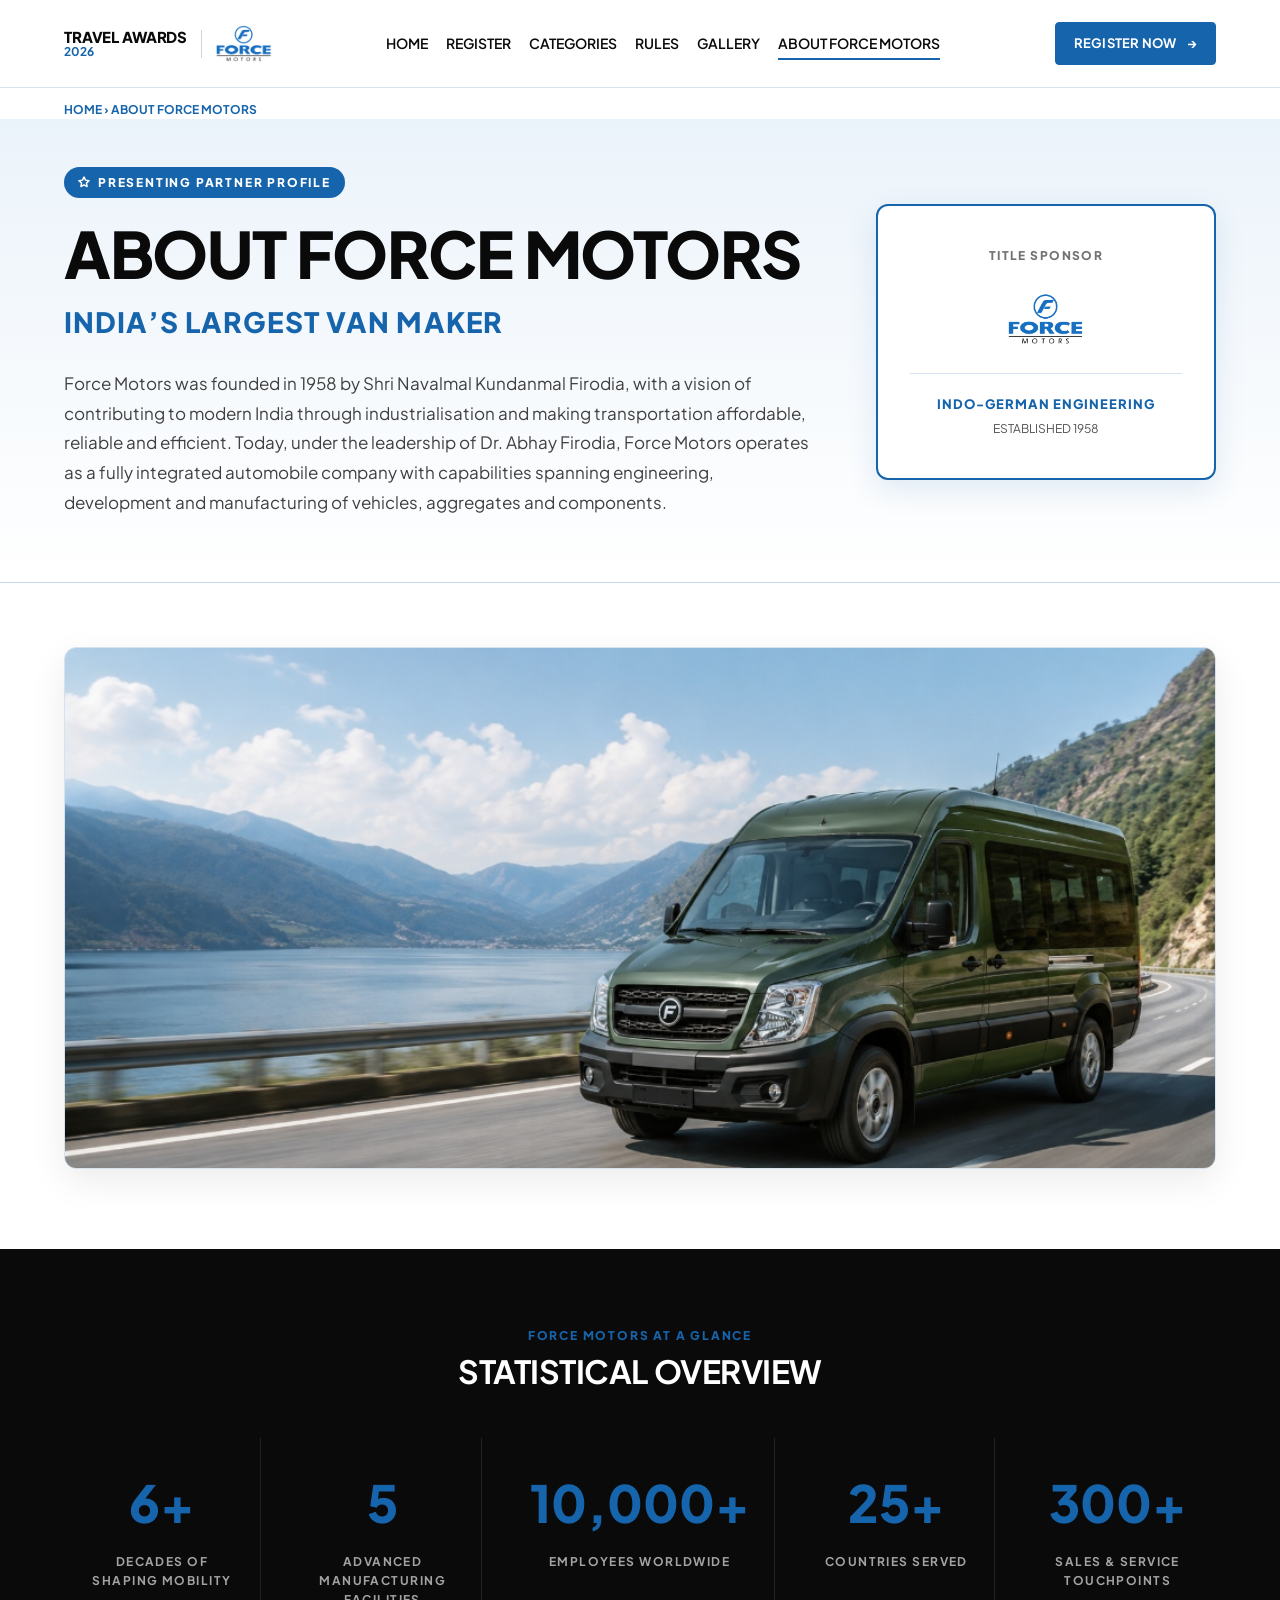
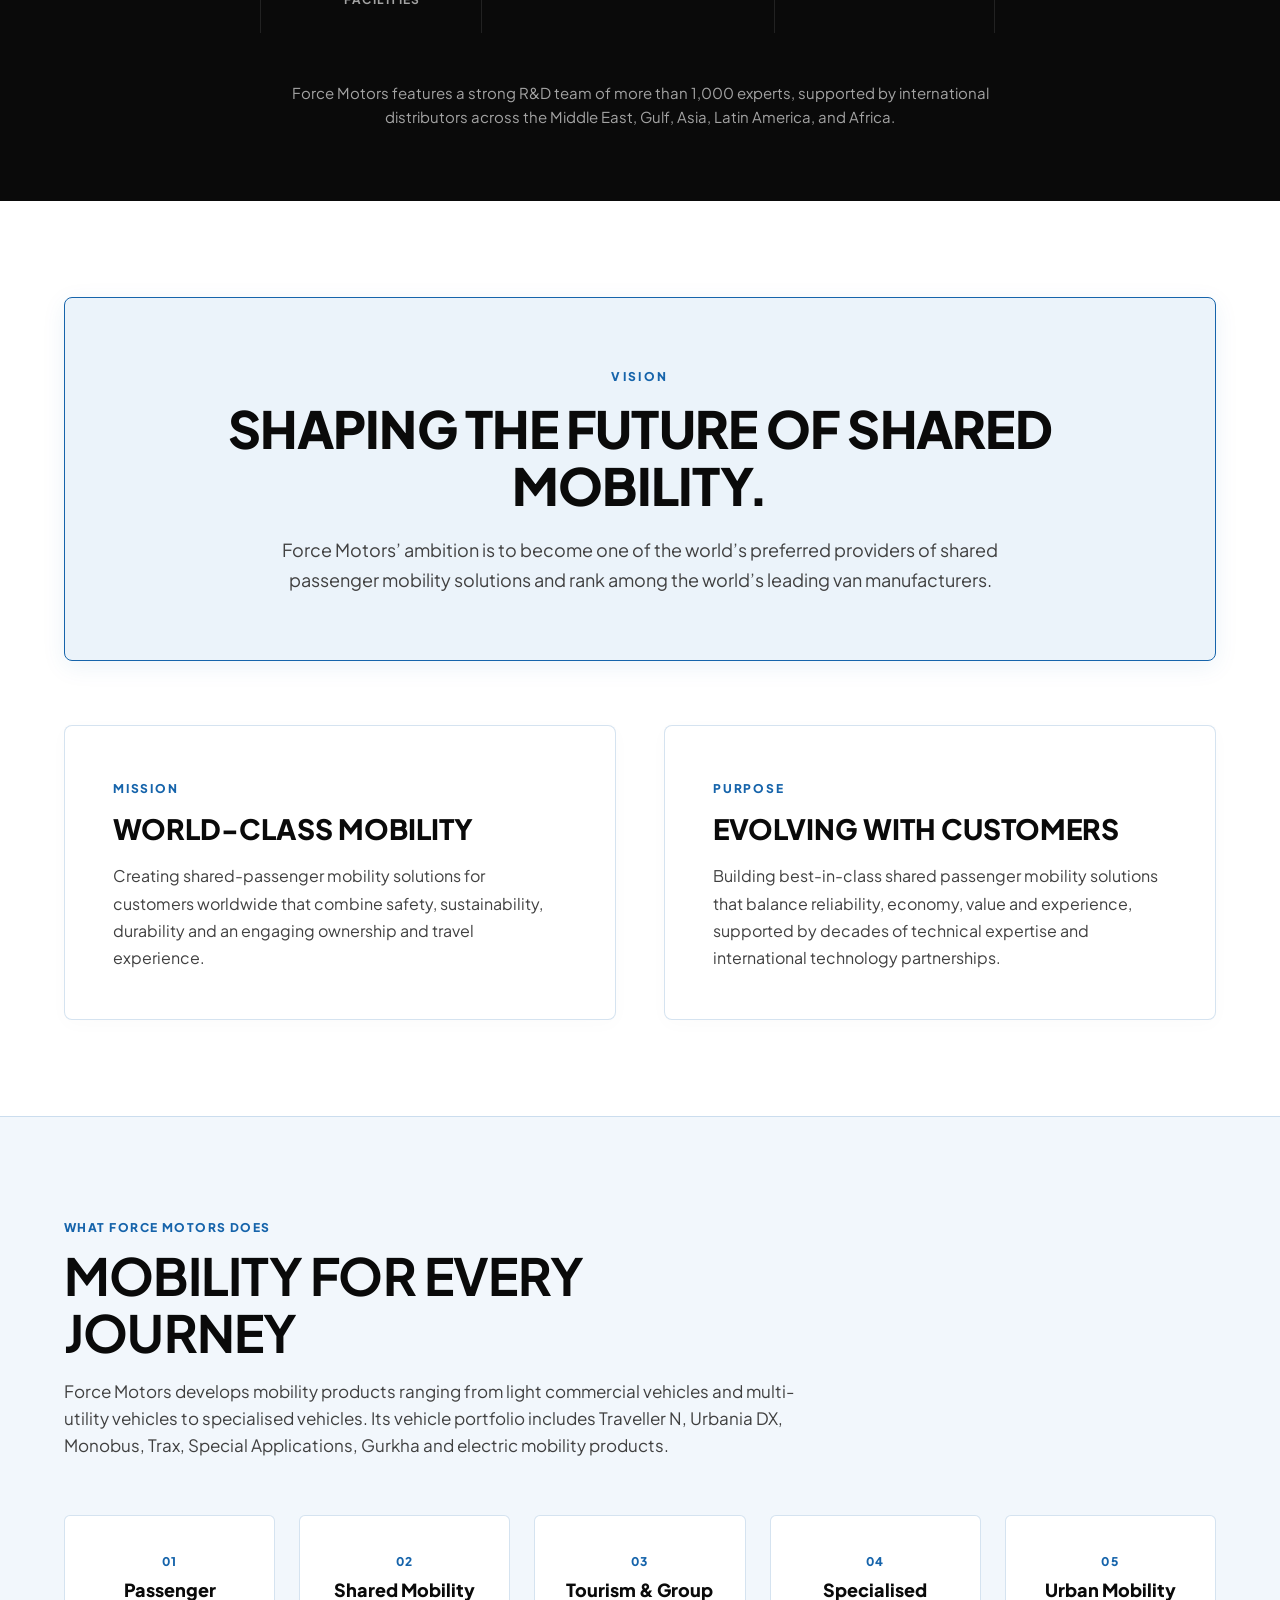
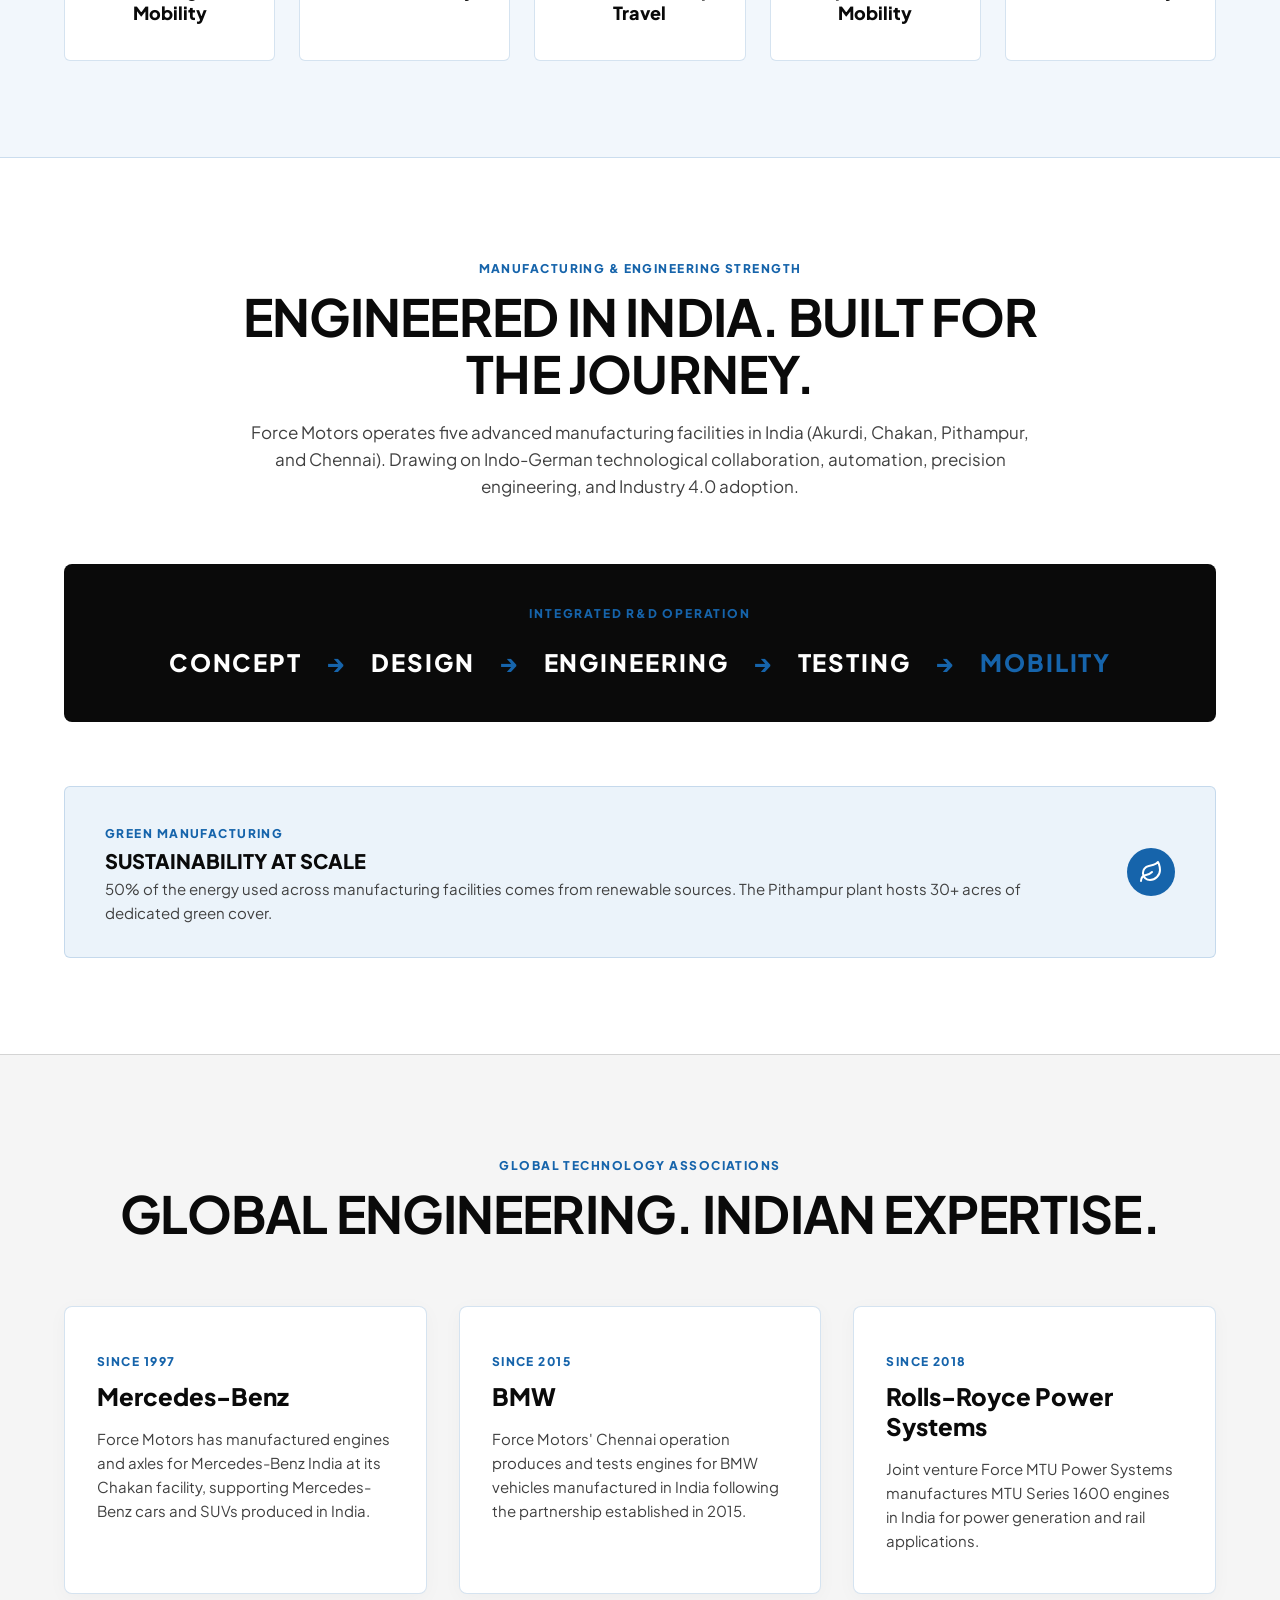
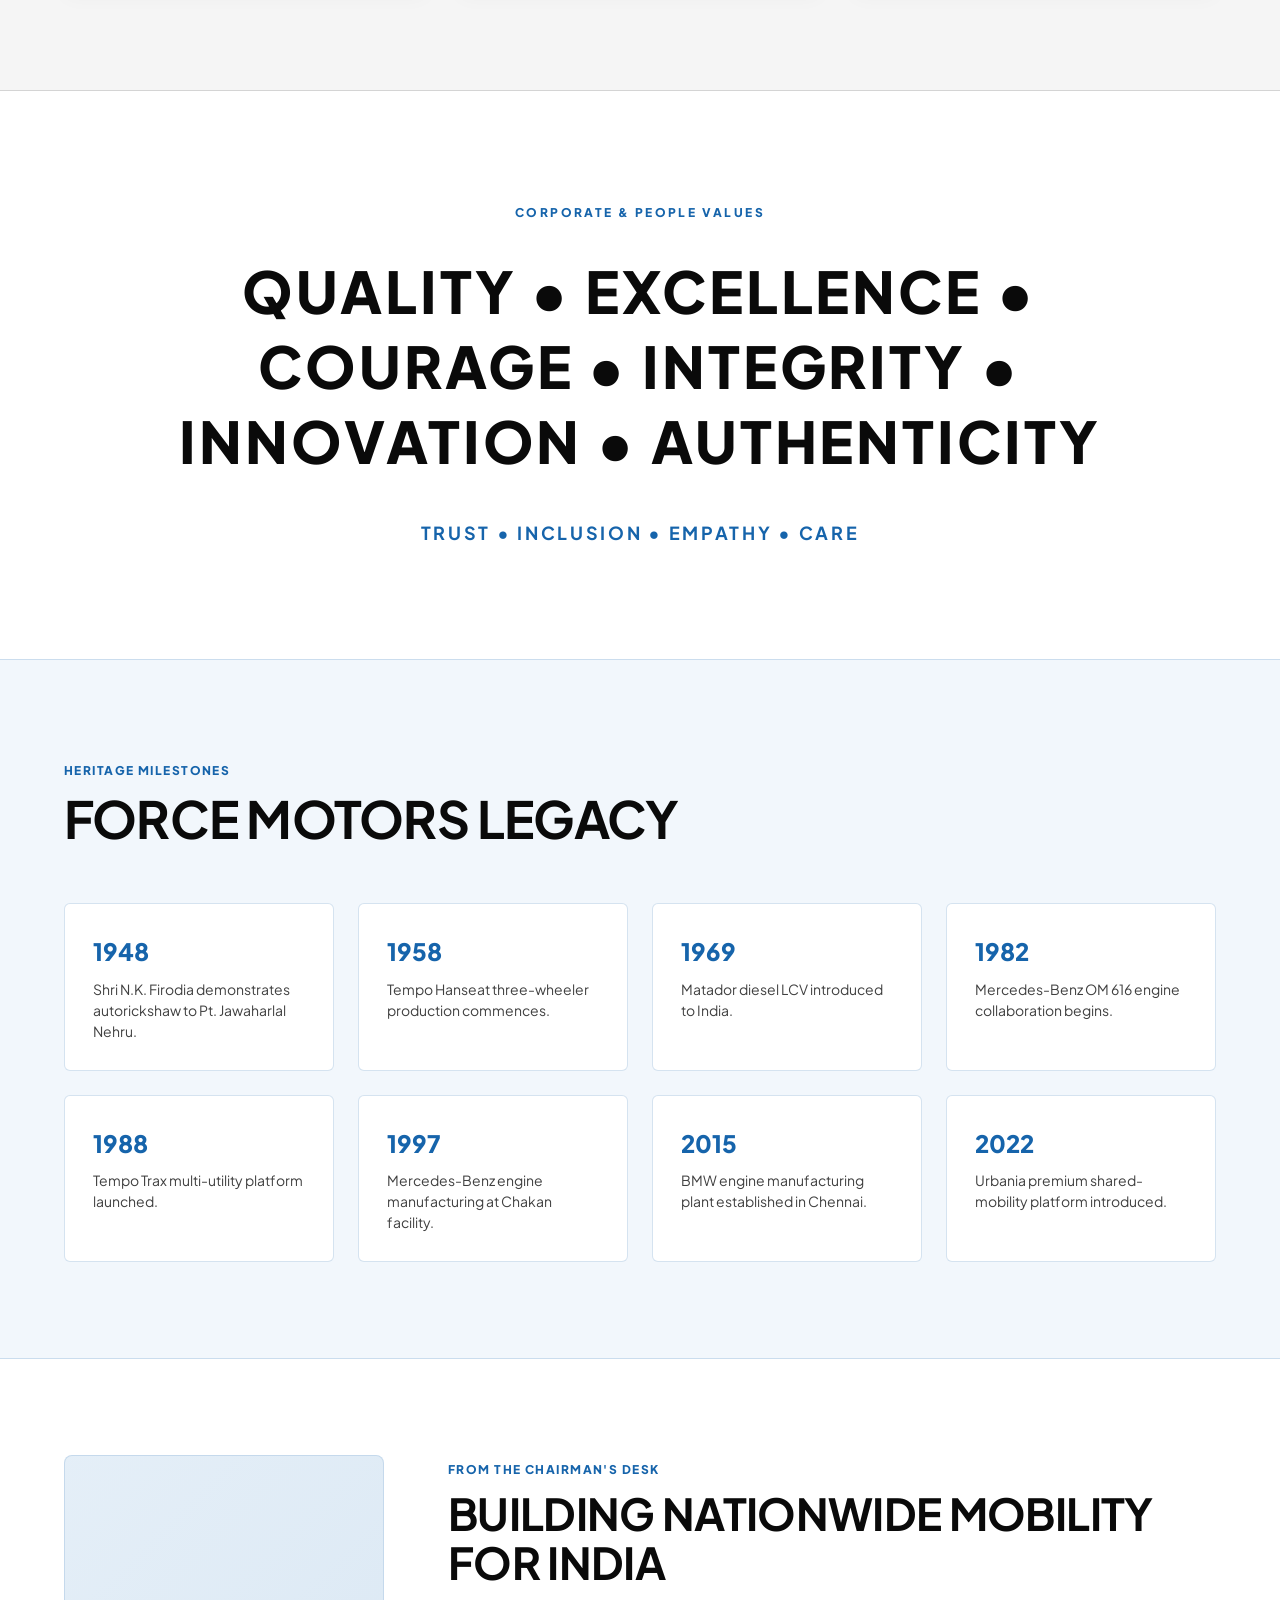
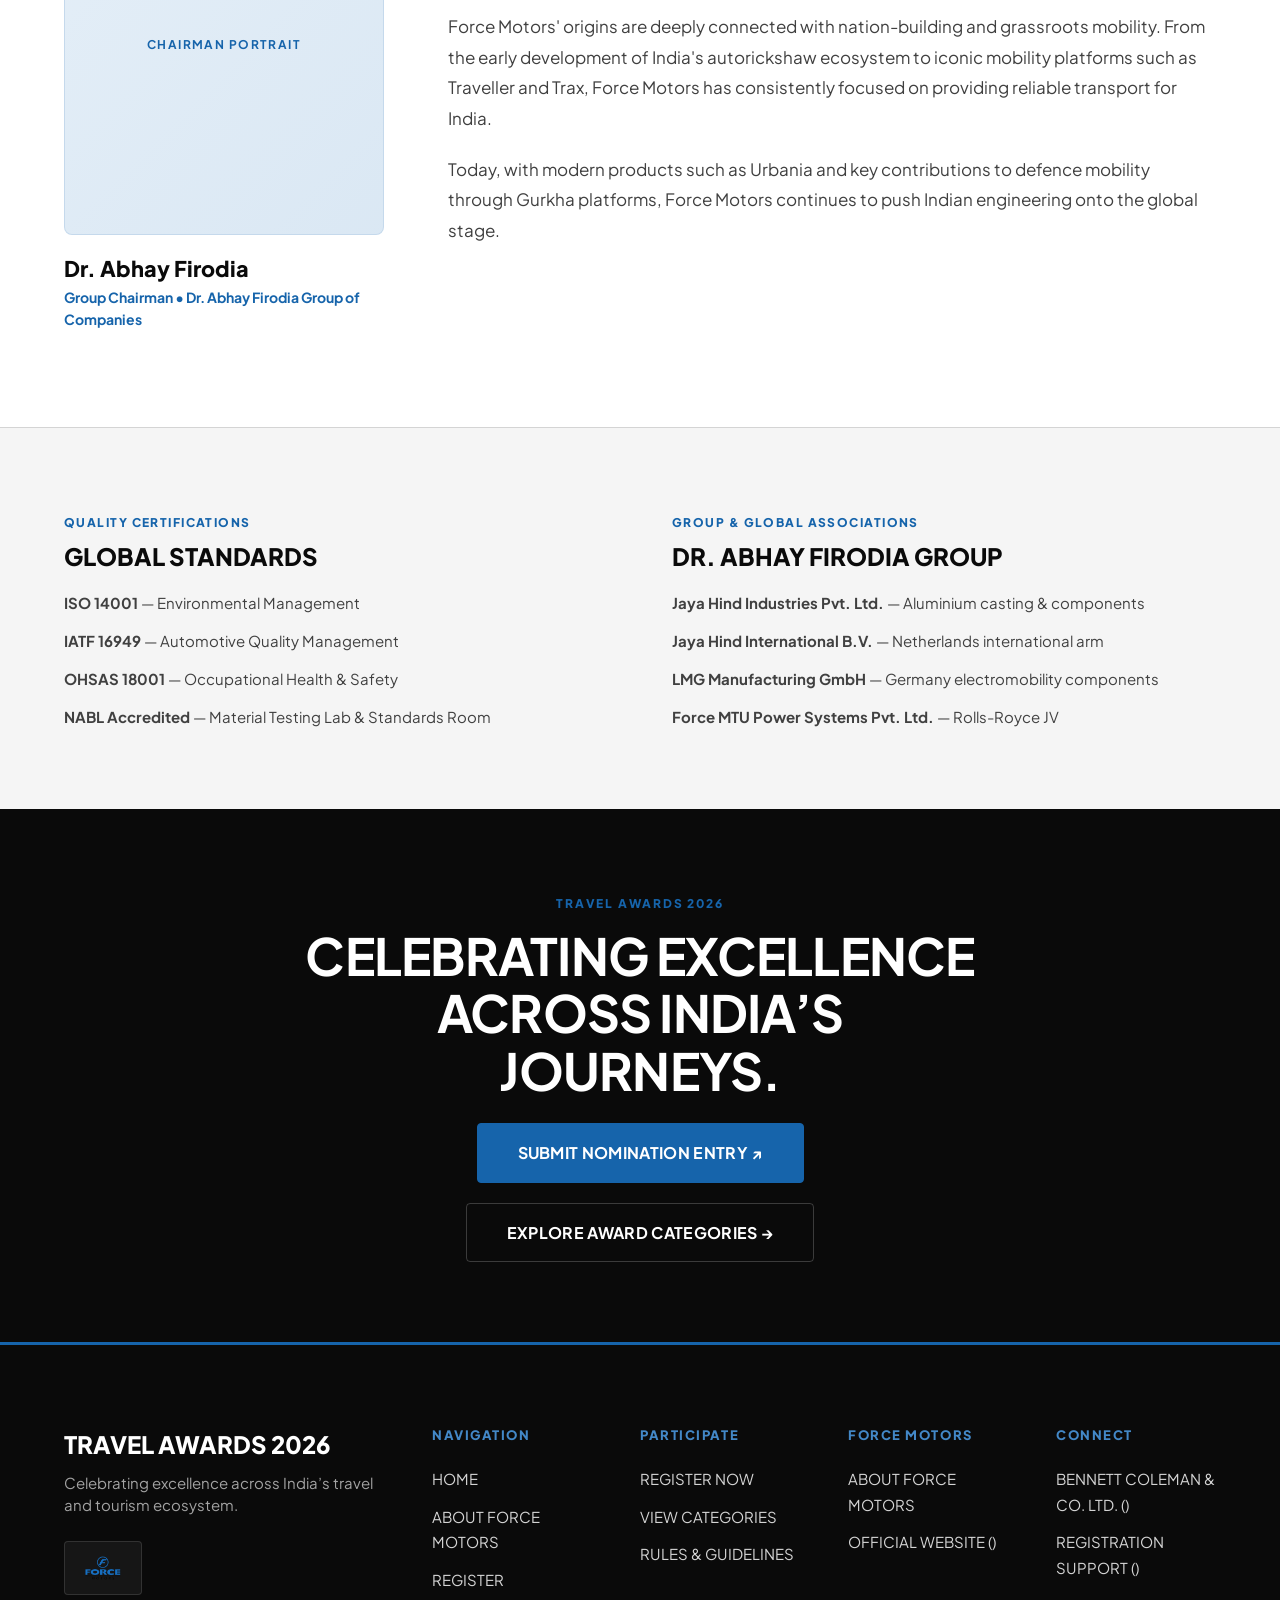
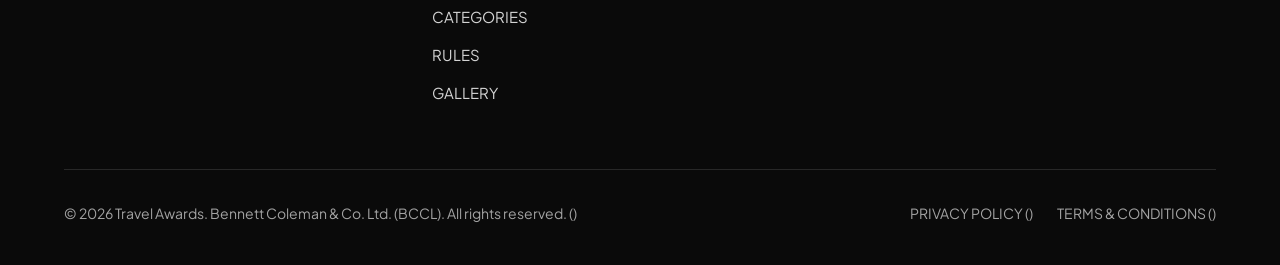
==== commit 65ca107f: "hehe" ====
--- a/about.html
+++ b/about.html
@@ -99,13 +99,10 @@
       </div>
     </section>
 
-    <!-- LARGE MOBILITY SHOWCASE PLACEHOLDER -->
+    <!-- LARGE MOBILITY SHOWCASE IMAGE -->
     <div class="container" style="margin-block: 4rem 5rem;">
-      <div class="blank-image-placeholder" style="min-height: 400px; border-radius: 8px; border: 1px solid var(--force-border); background: linear-gradient(135deg, var(--force-primary-tint) 0%, var(--force-white) 100%); display: flex; flex-direction: column; justify-content: center; align-items: center; gap: 0.75rem; text-align: center; padding: 2rem;">
-        <span class="micro-label" style="color: var(--force-primary); font-weight: 800; font-size: 1.125rem; letter-spacing: 0.15em;">FORCE MOTORS MOBILITY SHOWCASE</span>
-        <span class="small-text" style="color: var(--force-gray-600); max-width: 540px; font-size: 0.9375rem; line-height: 1.6;">
-          Shaping passenger transport, group tourism & shared mobility across India and international markets
-        </span>
+      <div style="border-radius: 12px; overflow: hidden; border: 1px solid var(--force-border); box-shadow: 0 12px 36px rgba(0,0,0,0.08);">
+        <img src="assets/urbania_lake_highway.jpg" alt="Force Motors Urbania Luxury Mobility Van" style="width: 100%; max-height: 520px; object-fit: cover; display: block;">
       </div>
     </div>
 
